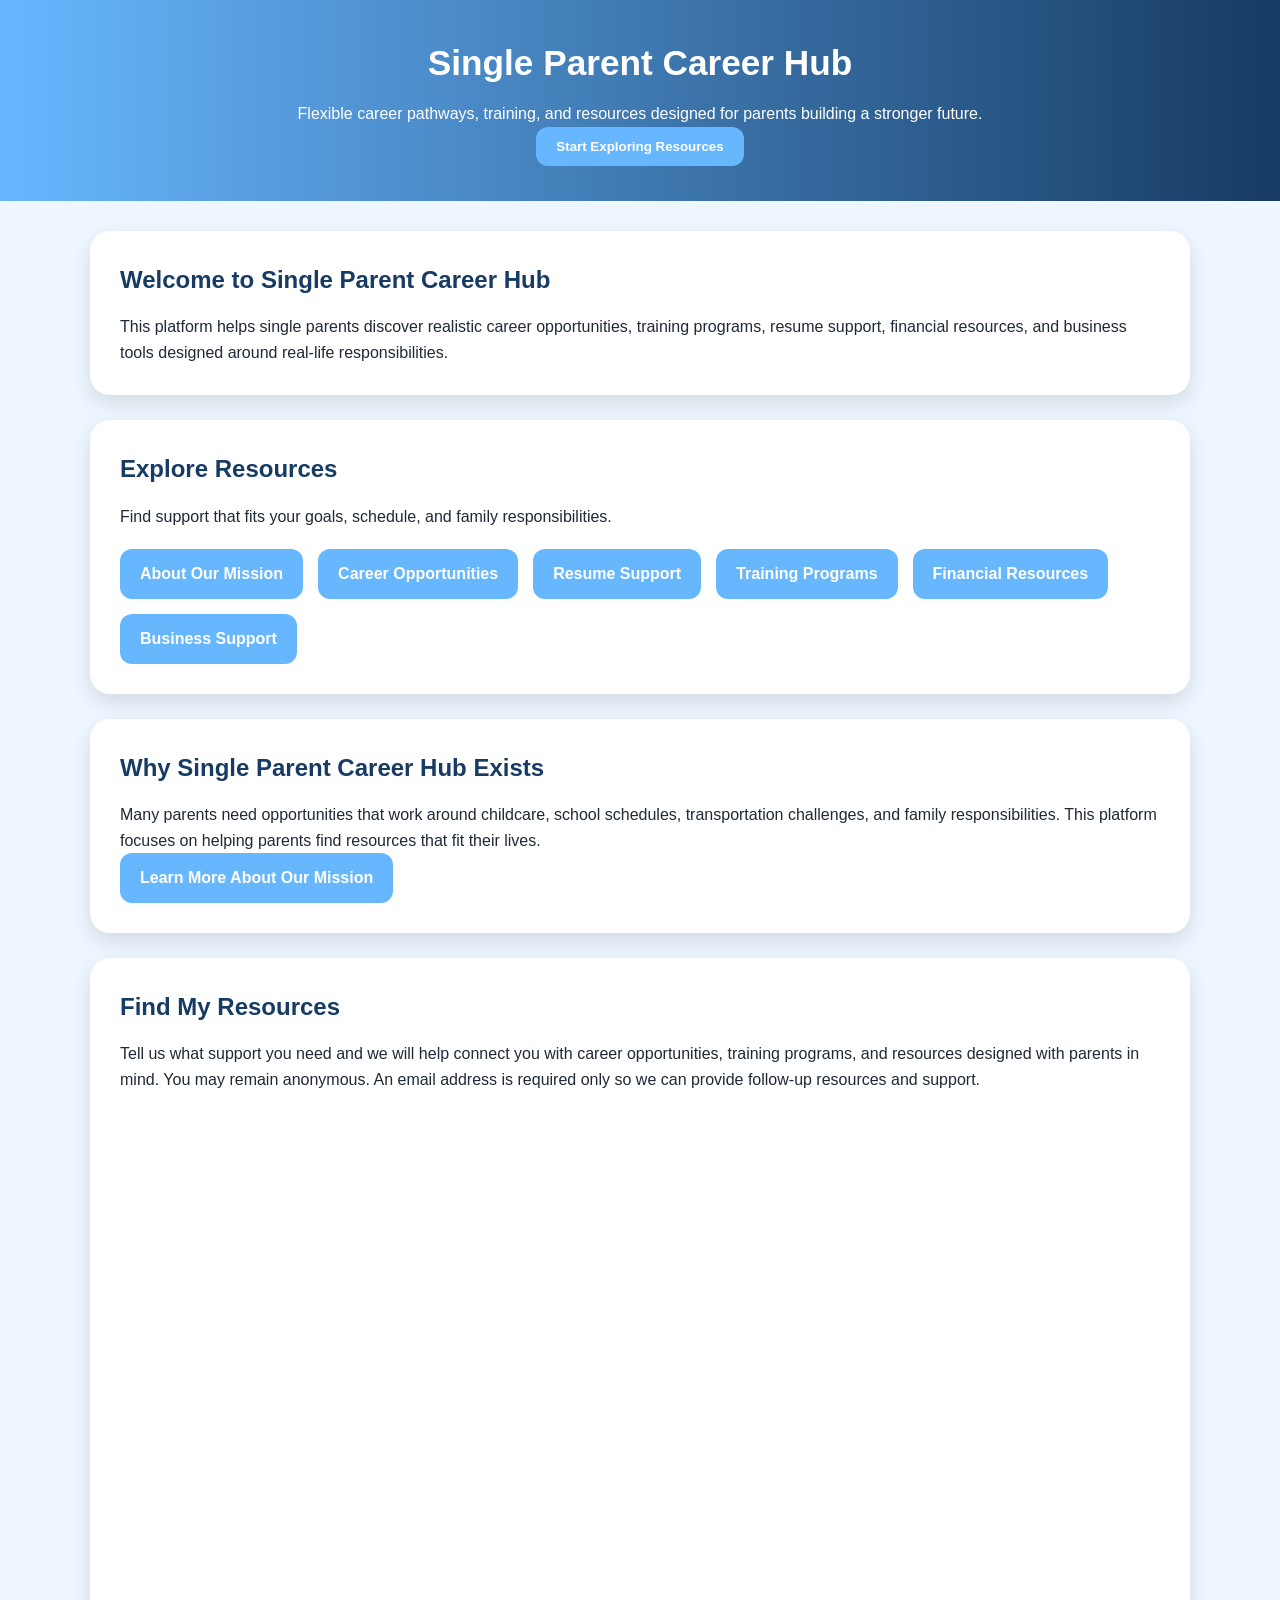
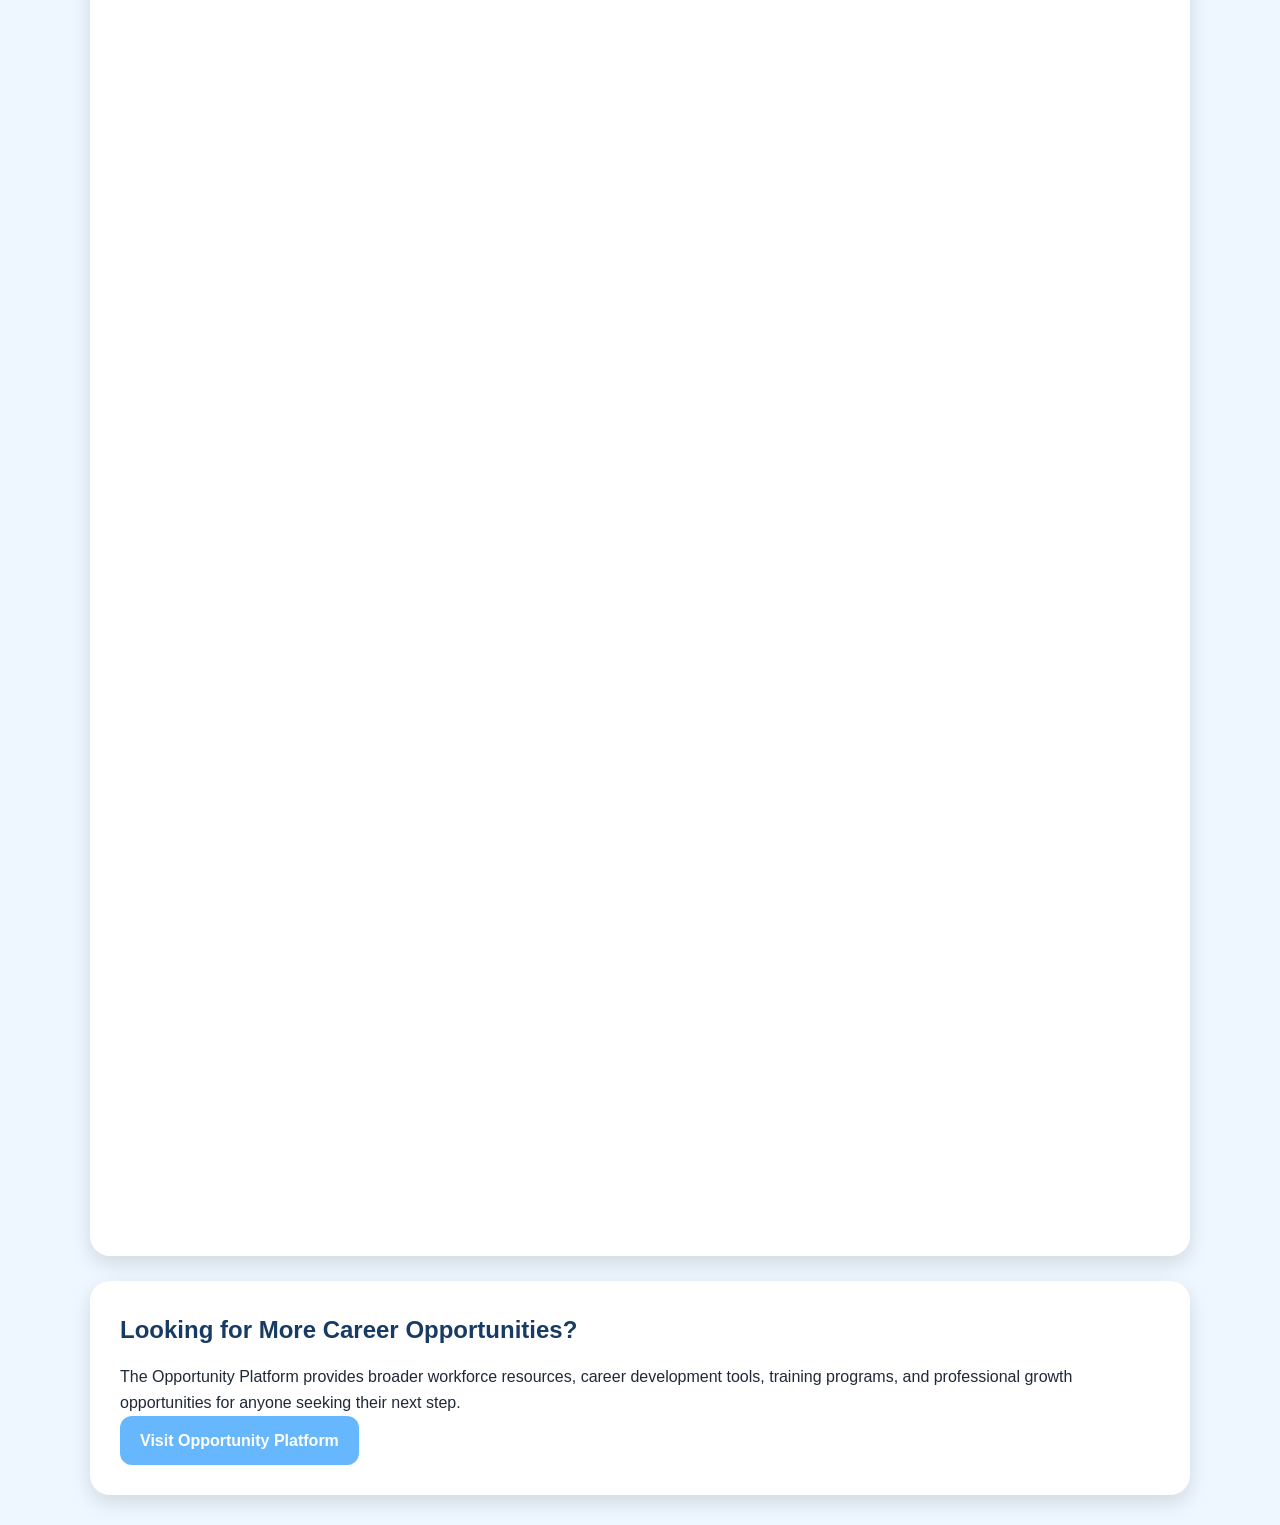
==== index.html @ 93f54b71 "Revise text and button labels in index.html Updated content and links in index.html for clarity and " ====
<!DOCTYPE html>
<html lang="en">

<head>

<meta charset="UTF-8">
<meta name="viewport" content="width=device-width, initial-scale=1.0">

<title>Single Parent Career Hub</title>

<link rel="stylesheet" href="style.css">

</head>


<body>


<header class="site-header">

<h1>
Single Parent Career Hub
</h1>


<p>
Flexible career pathways, training, and resources designed for parents building a stronger future.
</p>


<button id="startButton" class="btn">
Start Exploring Resources
</button>


</header>





<main class="container">


<section class="card">


<h2>
Welcome to Single Parent Career Hub
</h2>


<p>
This platform helps single parents discover realistic career opportunities,
training programs, resume support, financial resources, and business tools
designed around real-life responsibilities.
</p>


</section>







<section class="card" id="resources">


<h2>
Explore Resources
</h2>


<p>
Find support that fits your goals, schedule, and family responsibilities.
</p>



<div class="button-grid">


<a href="about.html" class="btn">
About Our Mission
</a>


<a href="career.html" class="btn">
Career Opportunities
</a>


<a href="resume.html" class="btn">
Resume Support
</a>


<a href="training.html" class="btn">
Training Programs
</a>


<a href="financial.html" class="btn">
Financial Resources
</a>


<a href="business.html" class="btn">
Business Support
</a>


</div>


</section>







<section class="card">


<h2>
Why Single Parent Career Hub Exists
</h2>


<p>
Many parents need opportunities that work around childcare,
school schedules, transportation challenges, and family responsibilities.
This platform focuses on helping parents find resources that fit their lives.
</p>


<a href="about.html" class="btn">
Learn More About Our Mission
</a>


</section>







<section class="card">


<h2>
Find My Resources
</h2>


<p>
Tell us what support you need and we will help connect you with
career opportunities, training programs, and resources designed
with parents in mind.

You may remain anonymous. An email address is required only so we can
provide follow-up resources and support.
</p>




<div class="form-container">


<iframe 
src="https://docs.google.com/forms/d/e/1FAIpQLSdq44Zj7Xgv6vB4DLvR5Y0x25Js7oCZofZzMu5M0MPSyL4HKA/viewform?embedded=true"
width="100%"
height="1706"
frameborder="0"
marginheight="0"
marginwidth="0">

Loading…

</iframe>


</div>


</section>







<section class="card">


<h2>
Looking for More Career Opportunities?
</h2>


<p>
The Opportunity Platform provides broader workforce resources,
career development tools, training programs, and professional growth
opportunities for anyone seeking their next step.
</p>



<a 
href="https://arreiscodes.github.io/Opportunity-Platform/"
class="btn">

Visit Opportunity Platform

</a>


</section>





</main>




<script src="js/script.js"></script>


</body>

</html>
---- style.css ----
* {

margin:0;
padding:0;
box-sizing:border-box;

}



body {

font-family:Arial, Helvetica, sans-serif;

background:#eef7ff;

color:#1f2937;

line-height:1.6;

}



.site-header {


background:linear-gradient(
90deg,
#67b7ff,
#173b63
);


color:white;

text-align:center;

padding:35px 20px;


}



.site-header h1 {

font-size:2.2rem;

margin-bottom:10px;

}




.container {


width:90%;

max-width:1100px;

margin:30px auto;


display:flex;

flex-direction:column;

gap:25px;


}




.card {


background:white;

padding:30px;

border-radius:20px;

box-shadow:0 8px 20px rgba(0,0,0,.12);


}



.card h2 {

color:#173b63;

margin-bottom:15px;


}




.button-grid {


display:flex;

flex-wrap:wrap;

gap:15px;

margin-top:20px;


}



.btn {


background:#67b7ff;

color:white;

padding:12px 20px;

border-radius:12px;

text-decoration:none;

border:none;

cursor:pointer;

font-weight:bold;

display:inline-block;


}



.btn:hover {


background:#2d7fc8;


}





form {


margin-top:20px;


}



label {


display:block;

font-weight:bold;

margin-top:15px;

margin-bottom:7px;


}





input,
select,
textarea {


width:100%;

padding:12px;

border-radius:10px;

border:1px solid #c9dff5;

font-size:16px;


}




.checkbox-group label {


font-weight:normal;


}



.checkbox-group input {


width:auto;

margin-right:8px;


}




.submit-btn {


width:100%;

margin-top:20px;


}





#formMessage {


display:none;

margin-top:20px;

padding:15px;

border-radius:12px;

background:#e7f8ed;

color:#176b38;

font-weight:bold;


}




@media(max-width:700px){


.site-header h1 {

font-size:1.6rem;

}



.container {

width:95%;

}



.card {

padding:20px;

}



.button-grid {

flex-direction:column;

}



.btn {

text-align:center;

width:100%;

}


}
/* Inquiry Form */

form {
    margin-top:20px;
}


form label {

    display:block;

    font-weight:bold;

    margin-top:15px;

    margin-bottom:8px;

    color:#173b63;

}



form input,
form select,
form textarea {

    width:100%;

    padding:12px;

    border-radius:10px;

    border:1px solid #c9dff5;

    font-size:16px;

}



form textarea {

    resize:vertical;

}



.checkbox-group {

    margin-top:10px;

}



.checkbox-group label {

    font-weight:normal;

    margin-bottom:8px;

}



.checkbox-group input {

    width:auto;

    margin-right:8px;

}



.submit-btn {

    width:100%;

    margin-top:20px;

}



#formMessage {

    display:none;

    margin-top:20px;

    padding:15px;

    background:#e7f8ed;

    color:#176b38;

    border-radius:12px;

    font-weight:bold;

}
.form-container {

width:100%;

overflow:hidden;

border-radius:15px;

margin-top:20px;

}


.form-container iframe {

width:100%;

max-width:100%;

border:none;

border-radius:15px;

}
.form-container {

width:100%;

overflow:hidden;

border-radius:15px;

margin-top:20px;

}



.form-container iframe {

width:100%;

max-width:100%;

border:none;

border-radius:15px;

}
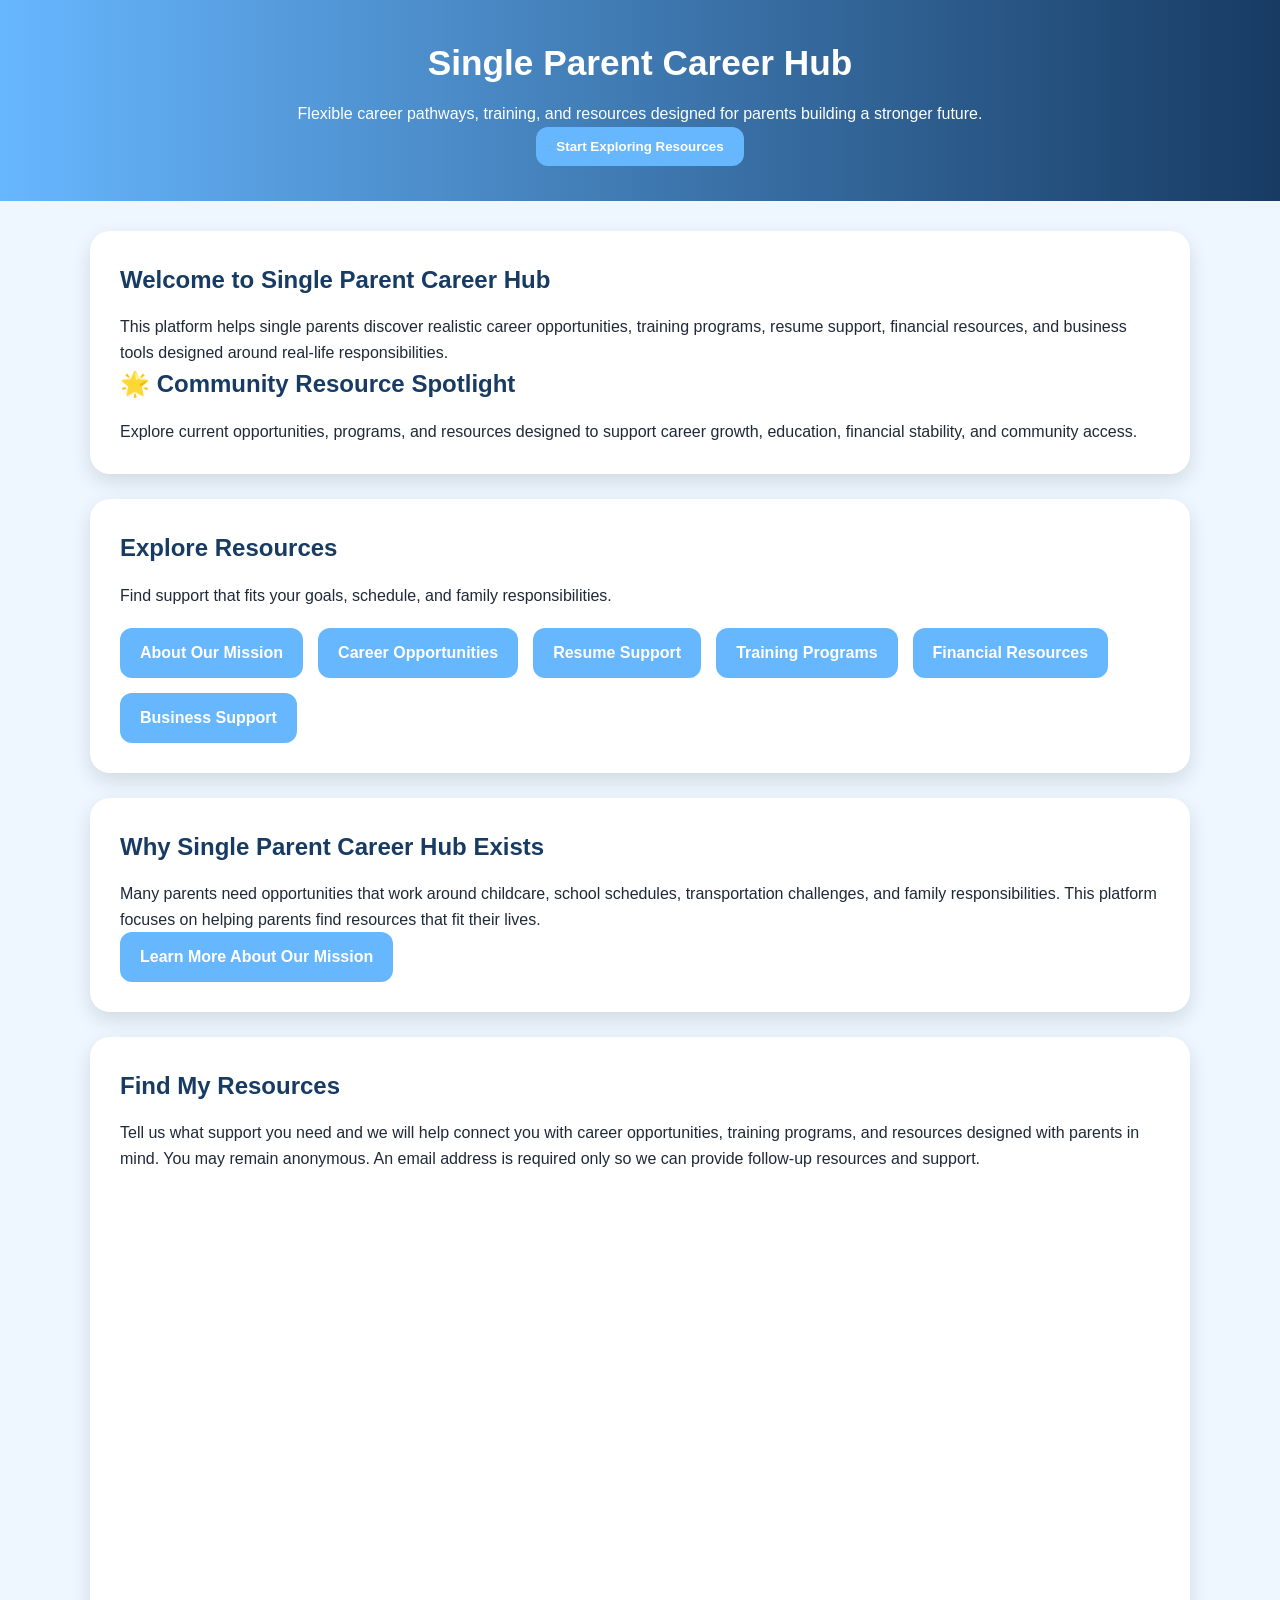
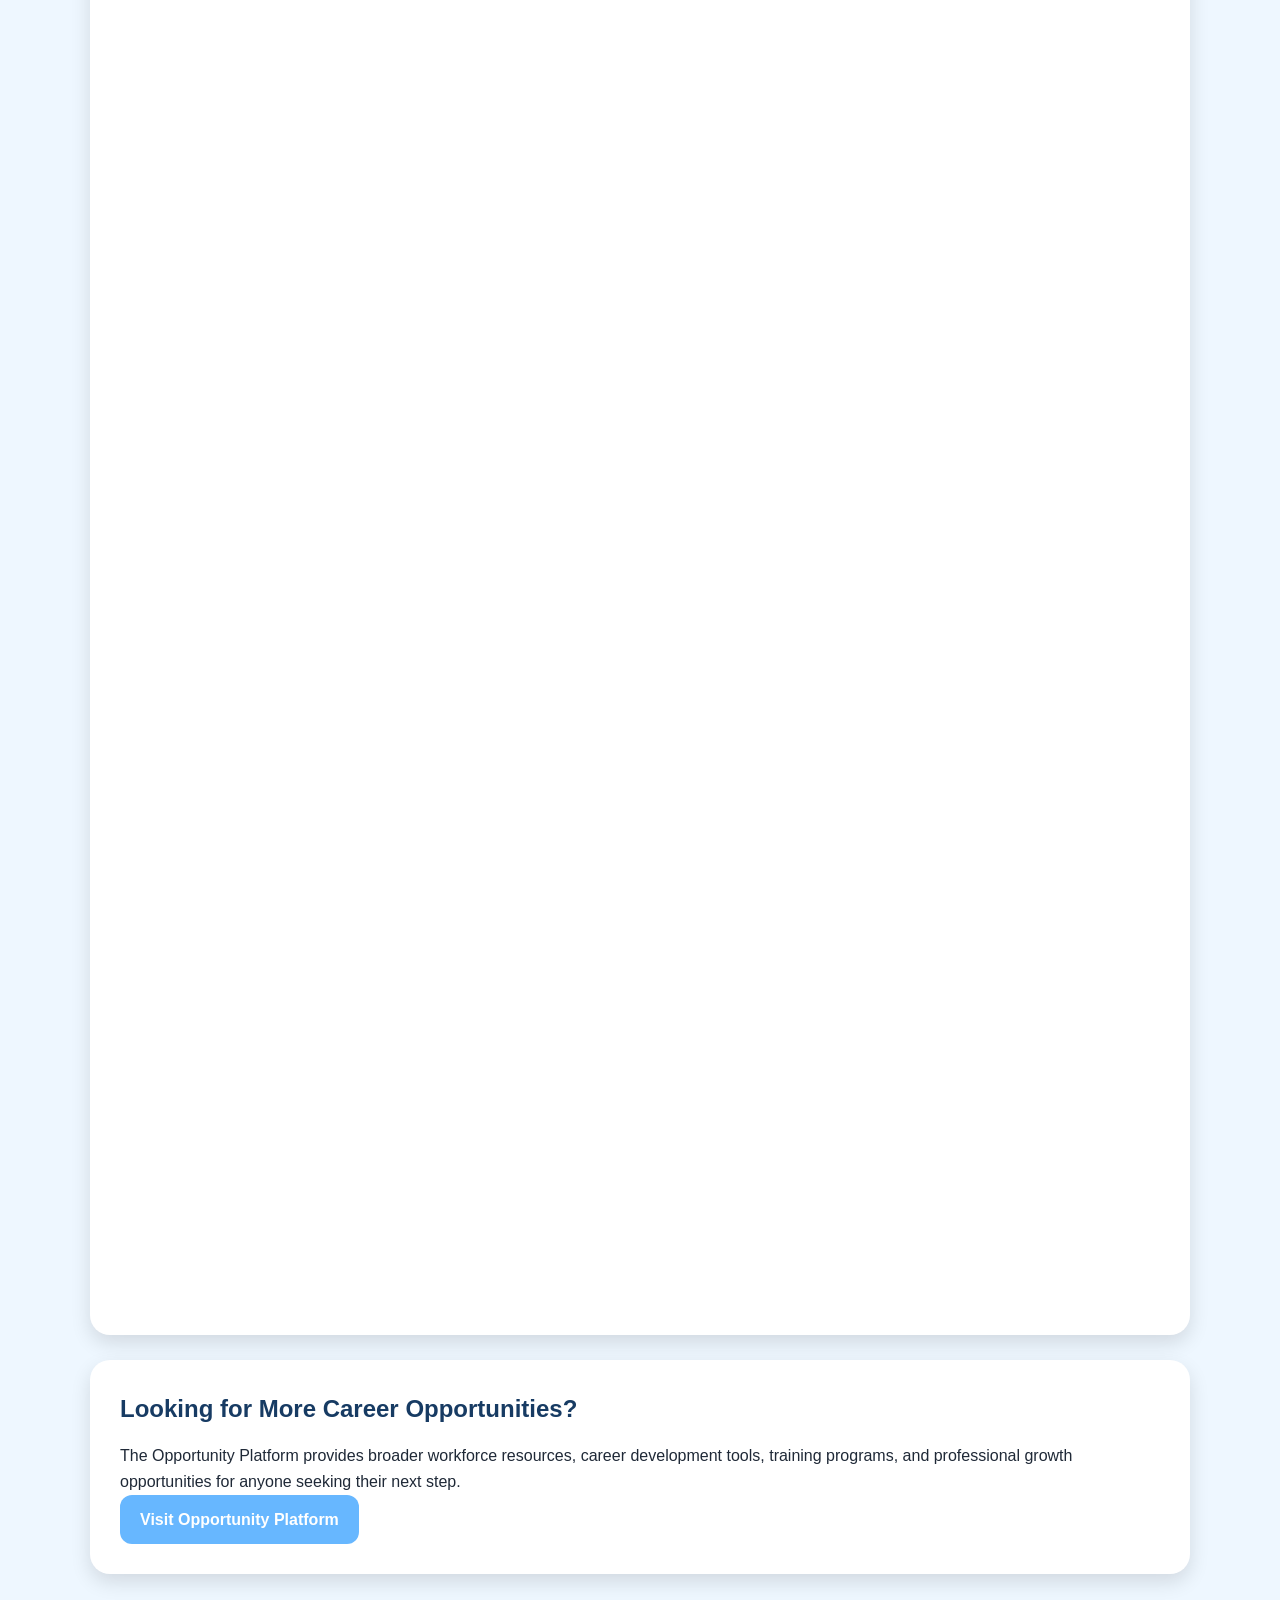
==== commit 48628f12: "Add community resource spotlight section Added a community resource spotlight section to highlight o" ====
--- a/index.html
+++ b/index.html
@@ -55,7 +55,16 @@
 training programs, resume support, financial resources, and business tools
 designed around real-life responsibilities.
 </p>
-
+<section class="resource-spotlight">
+    <h2>🌟 Community Resource Spotlight</h2>
+
+    <p>
+        Explore current opportunities, programs, and resources designed to
+        support career growth, education, financial stability, and community access.
+    </p>
+
+    <div id="resource-container"></div>
+</section>
 
 </section>
 
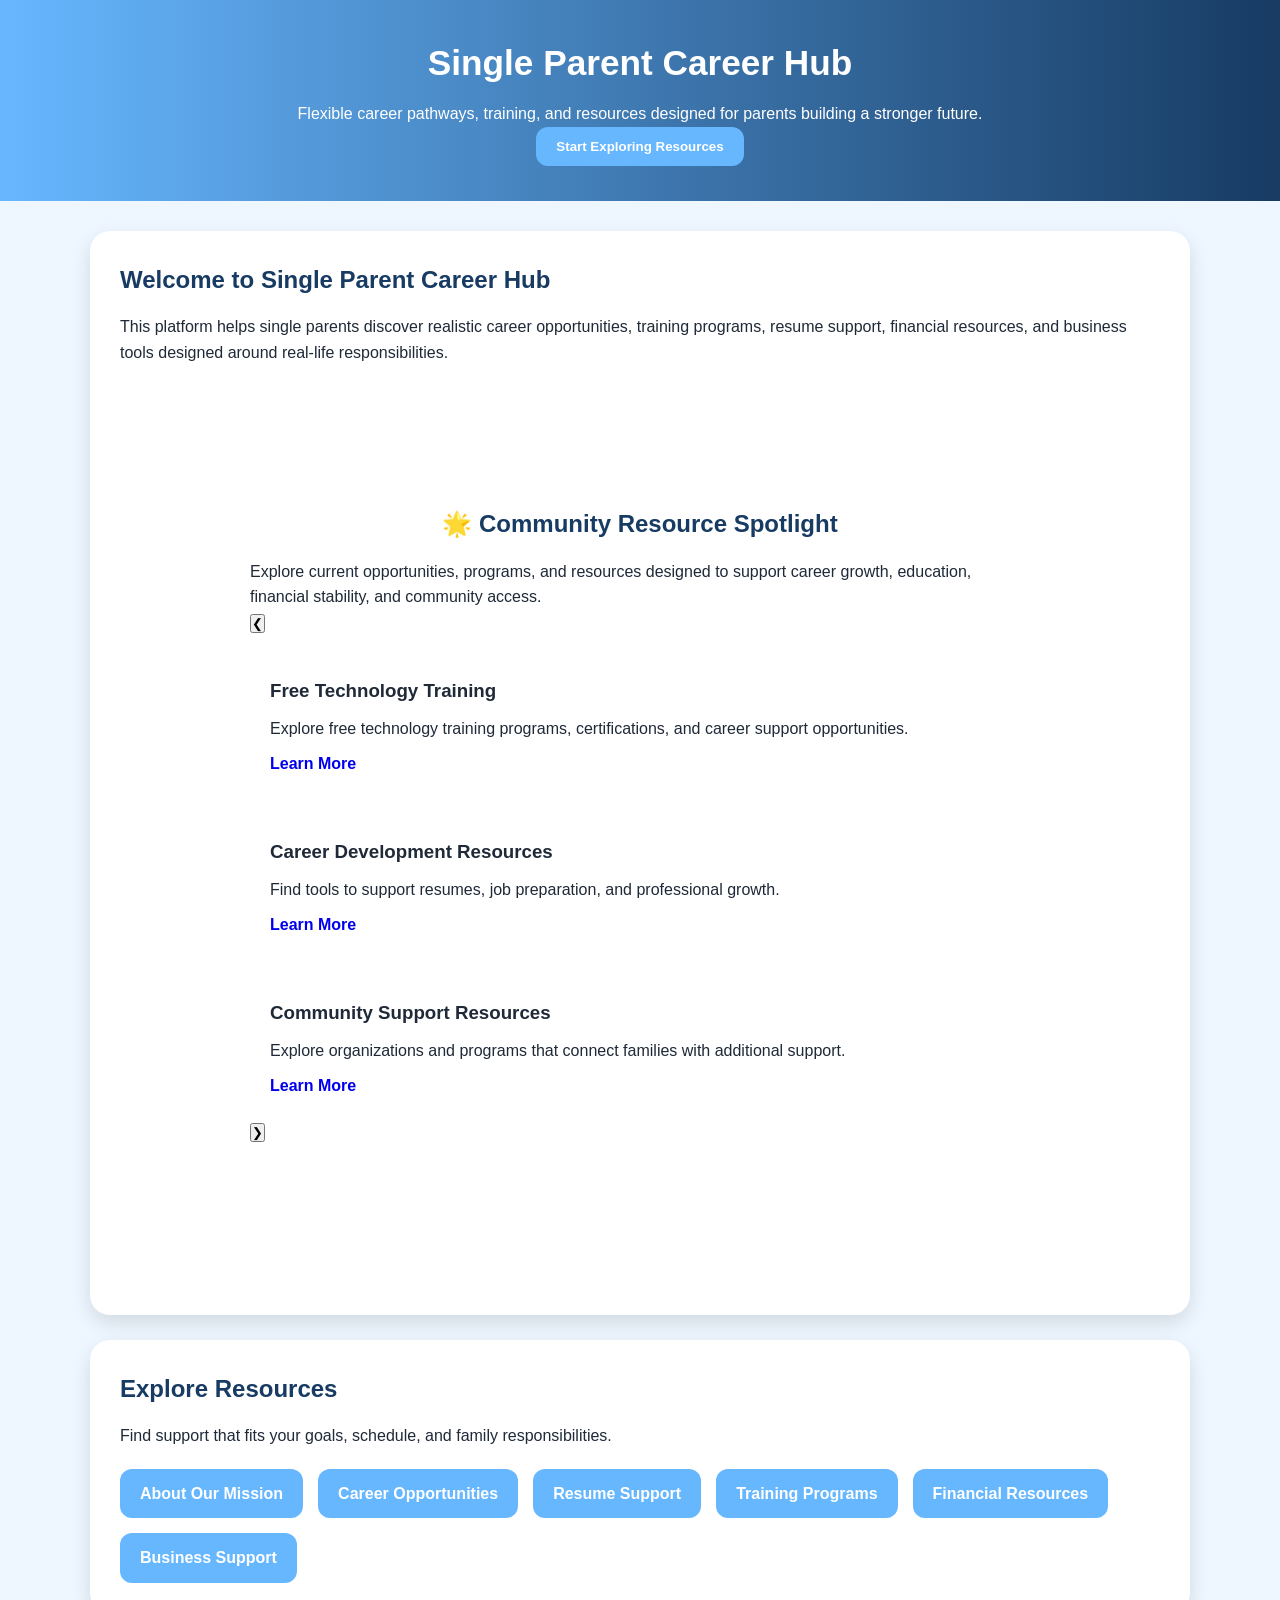
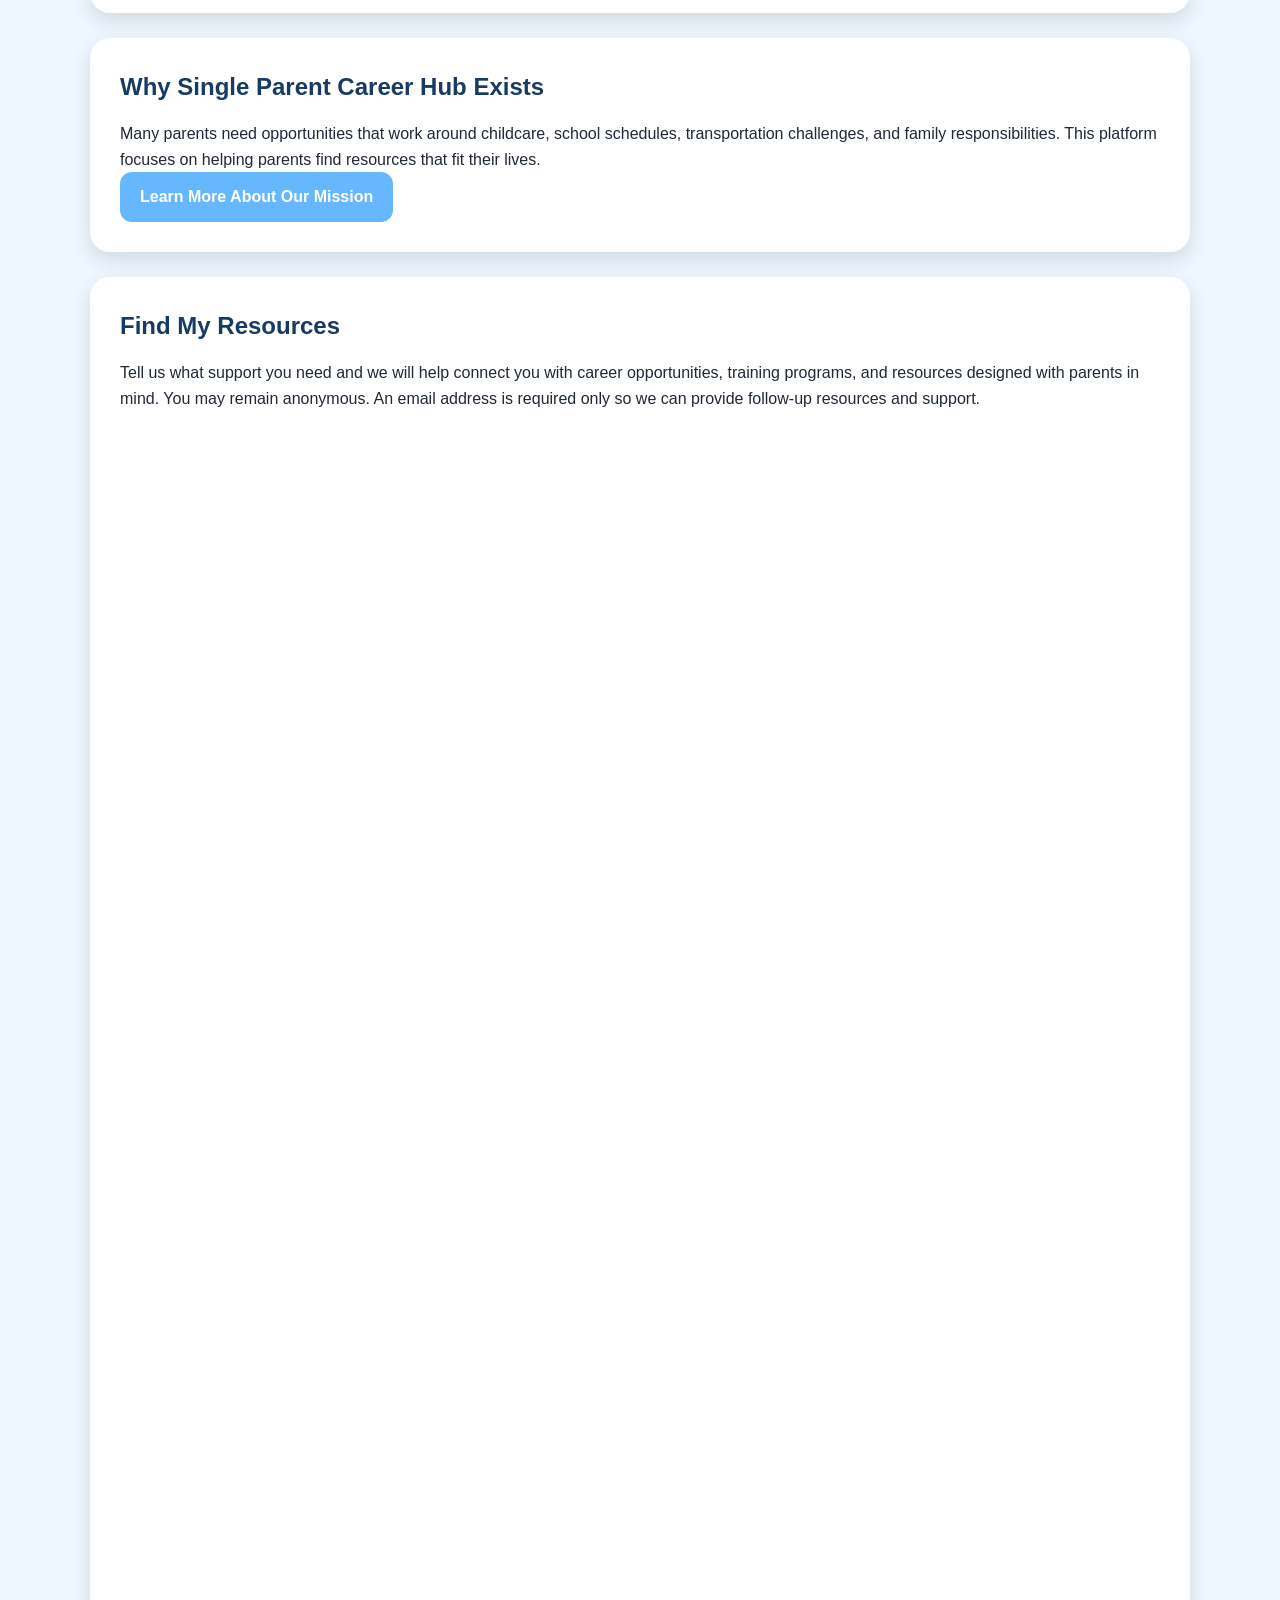
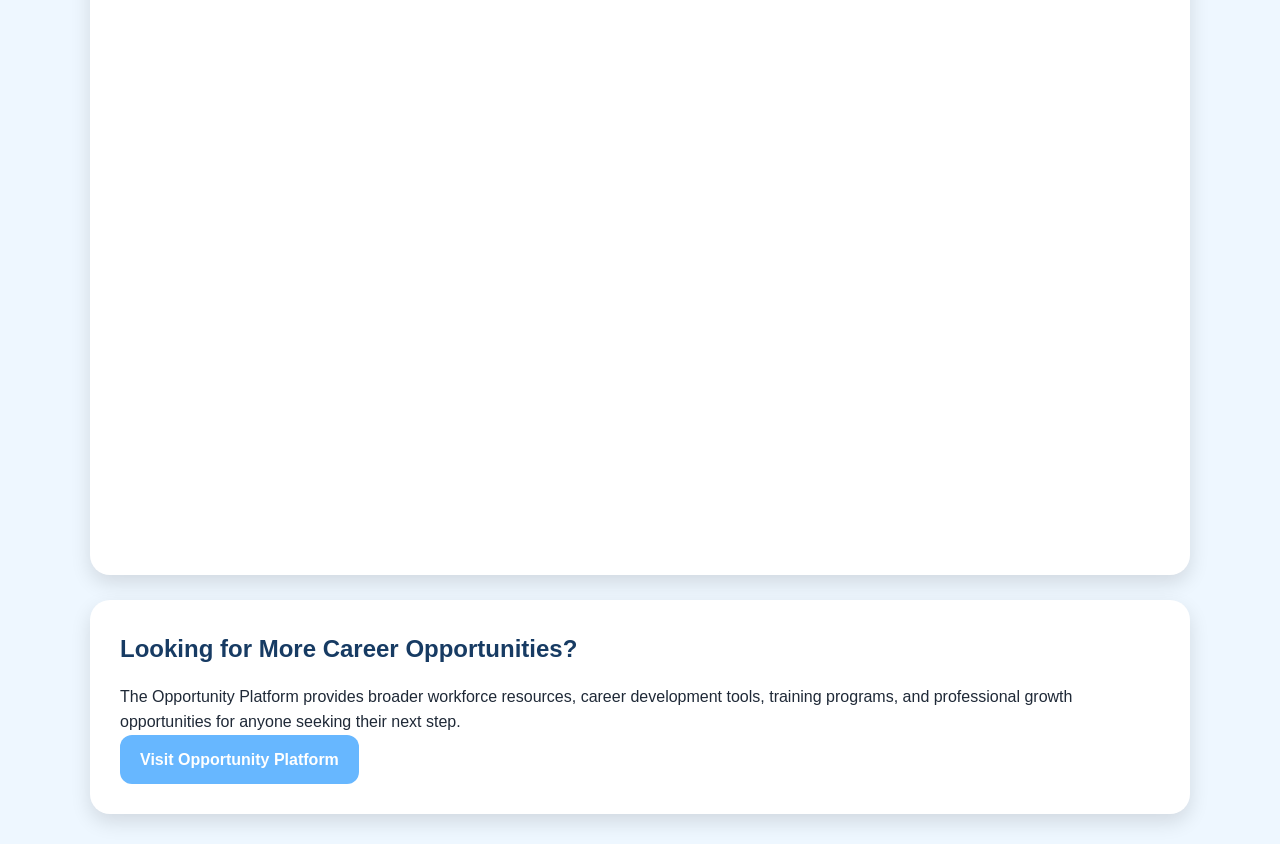
==== commit 8c2e74d1: "Implement resource carousel with navigation buttons Added a carousel for community resource spotligh" ====
--- a/index.html
+++ b/index.html
@@ -56,6 +56,8 @@
 designed around real-life responsibilities.
 </p>
 <section class="resource-spotlight">
+    <section class="resource-spotlight">
+
     <h2>🌟 Community Resource Spotlight</h2>
 
     <p>
@@ -63,7 +65,37 @@
         support career growth, education, financial stability, and community access.
     </p>
 
-    <div id="resource-container"></div>
+
+    <div class="carousel">
+
+        <button 
+            id="prevBtn" 
+            class="carousel-btn"
+            aria-label="Previous resource">
+            ❮
+        </button>
+
+
+        <div id="resource-container">
+
+            <!-- 
+            Resource cards will appear here using JavaScript.
+            Each card connects visitors to trusted resources.
+            -->
+
+        </div>
+
+
+        <button 
+            id="nextBtn" 
+            class="carousel-btn"
+            aria-label="Next resource">
+            ❯
+        </button>
+
+    </div>
+
+</section>
 </section>
 
 </section>
--- a/style.css
+++ b/style.css
@@ -465,3 +465,31 @@
 border-radius:15px;
 
 }
+.resource-spotlight {
+    margin: 40px auto;
+    padding: 30px;
+    max-width: 900px;
+    border-radius: 15px;
+}
+
+.resource-spotlight h2 {
+    text-align: center;
+    margin-bottom: 15px;
+}
+
+.resource-card {
+    padding: 20px;
+    margin-top: 20px;
+    border-radius: 12px;
+}
+
+.resource-card h3 {
+    margin-bottom: 10px;
+}
+
+.resource-card a {
+    display: inline-block;
+    margin-top: 10px;
+    text-decoration: none;
+    font-weight: bold;
+}
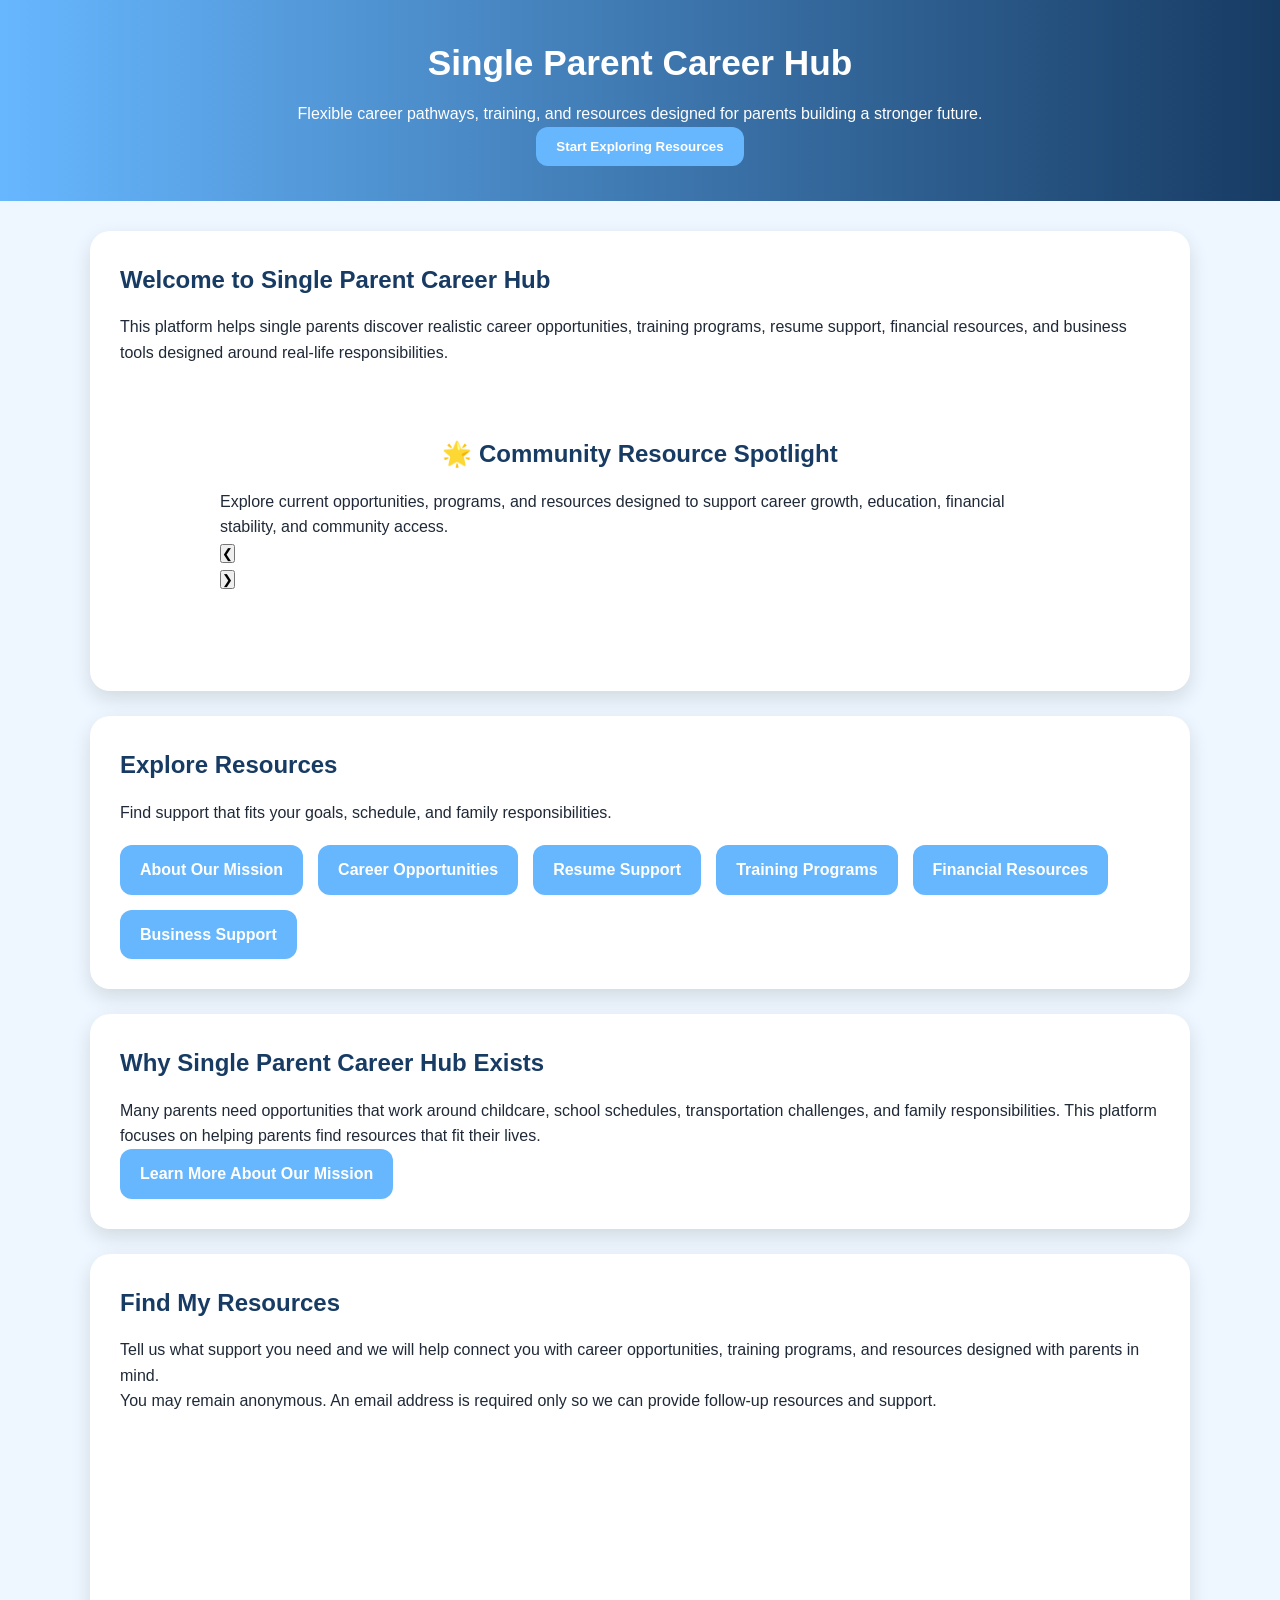
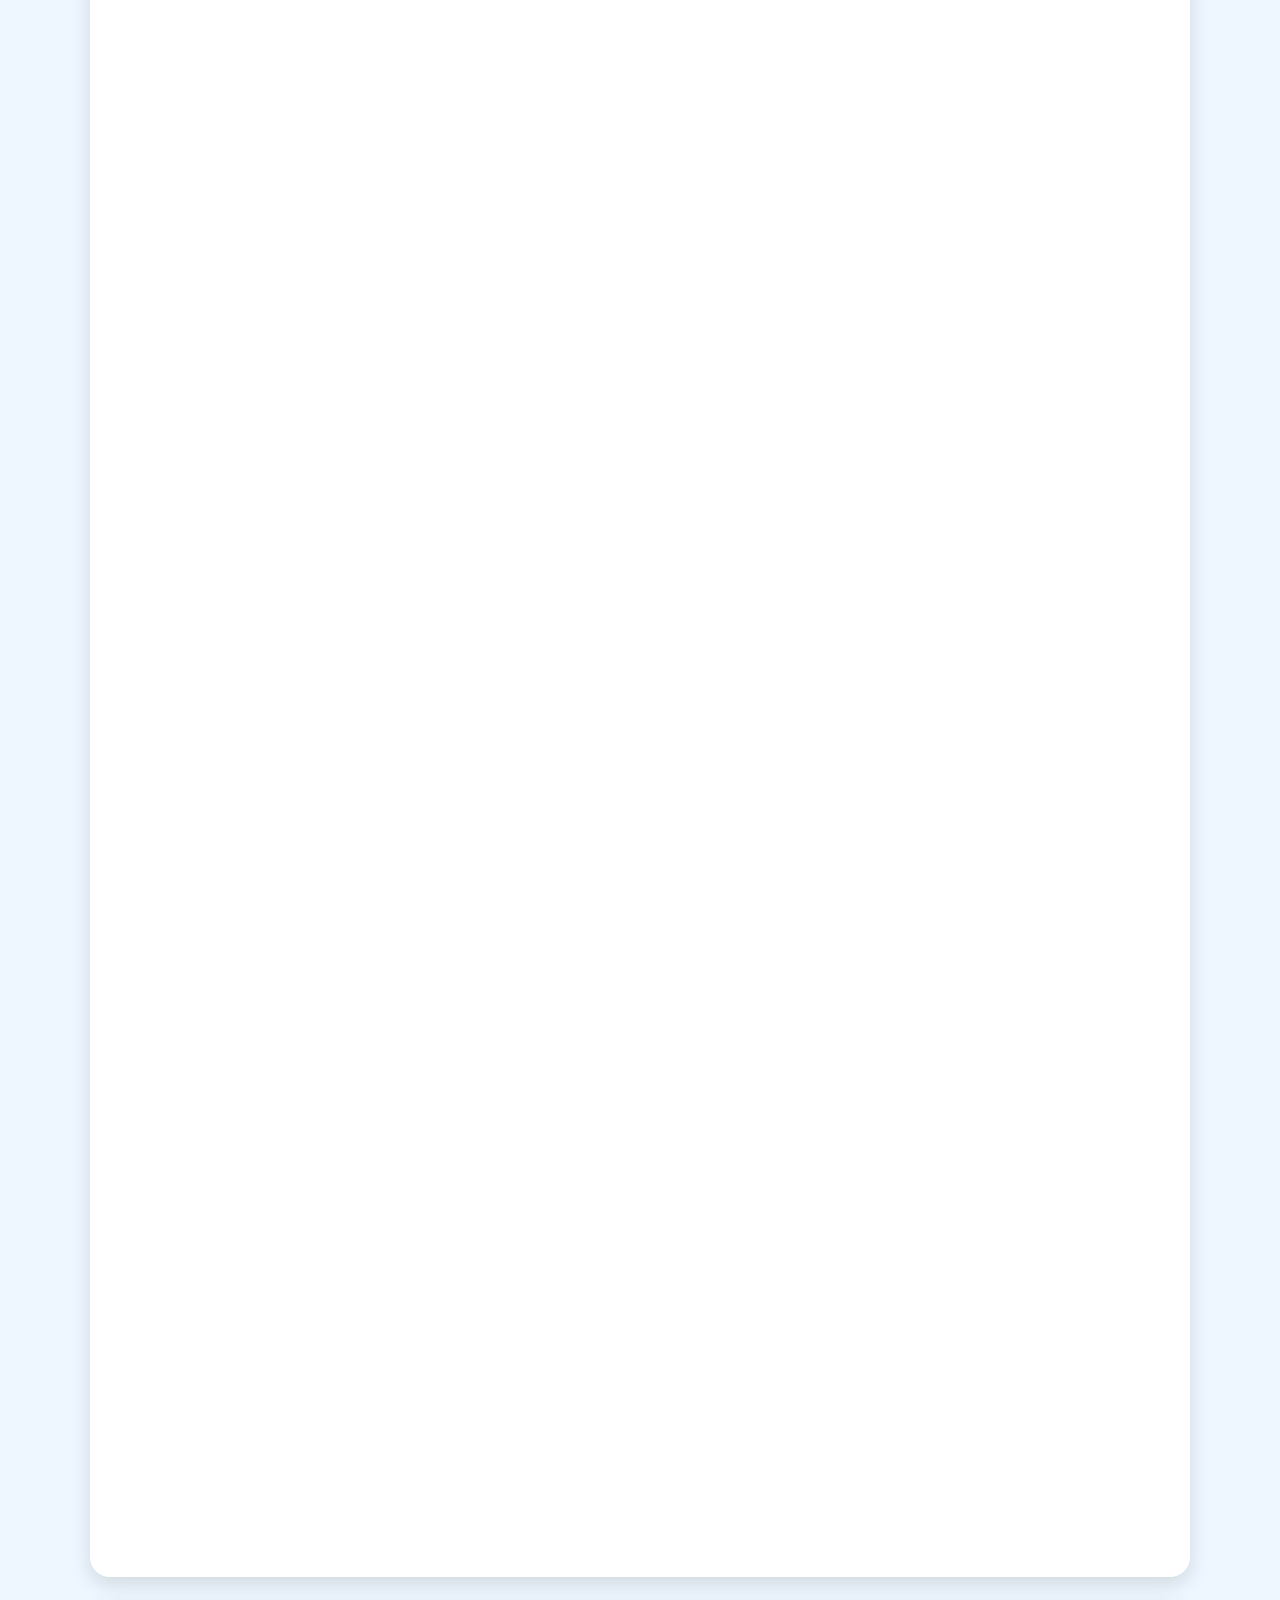
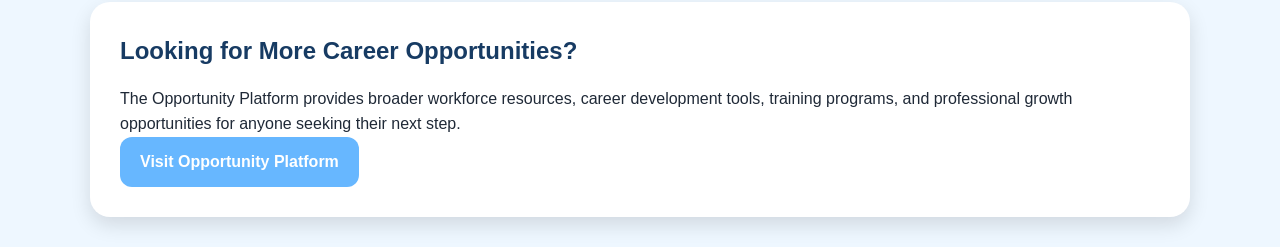
==== commit d3de600a: "Cleaned homepage structure and resource spotlight section" ====
--- a/index.html
+++ b/index.html
@@ -1,283 +1,142 @@
 <!DOCTYPE html>
 <html lang="en">
-
 <head>
-
-<meta charset="UTF-8">
-<meta name="viewport" content="width=device-width, initial-scale=1.0">
-
-<title>Single Parent Career Hub</title>
-
-<link rel="stylesheet" href="style.css">
-
+  <meta charset="UTF-8" />
+  <meta name="viewport" content="width=device-width, initial-scale=1.0" />
+  <title>Single Parent Career Hub</title>
+  <link rel="stylesheet" href="style.css" />
 </head>
 
-
 <body>
-
-
-<header class="site-header">
-
-<h1>
-Single Parent Career Hub
-</h1>
-
-
-<p>
-Flexible career pathways, training, and resources designed for parents building a stronger future.
-</p>
-
-
-<button id="startButton" class="btn">
-Start Exploring Resources
-</button>
-
-
-</header>
-
-
-
-
-
-<main class="container">
-
-
-<section class="card">
-
-
-<h2>
-Welcome to Single Parent Career Hub
-</h2>
-
-
-<p>
-This platform helps single parents discover realistic career opportunities,
-training programs, resume support, financial resources, and business tools
-designed around real-life responsibilities.
-</p>
-<section class="resource-spotlight">
-    <section class="resource-spotlight">
-
-    <h2>🌟 Community Resource Spotlight</h2>
-
+  <header class="site-header">
+    <h1>Single Parent Career Hub</h1>
     <p>
-        Explore current opportunities, programs, and resources designed to
-        support career growth, education, financial stability, and community access.
+      Flexible career pathways, training, and resources designed for parents building a stronger future.
     </p>
 
+    <button id="startButton" class="btn">Start Exploring Resources</button>
+  </header>
 
-    <div class="carousel">
+  <main class="container">
+    <section class="card">
+      <h2>Welcome to Single Parent Career Hub</h2>
 
-        <button 
-            id="prevBtn" 
+      <p>
+        This platform helps single parents discover realistic career opportunities,
+        training programs, resume support, financial resources, and business tools
+        designed around real-life responsibilities.
+      </p>
+
+      <section class="resource-spotlight">
+        <h2>🌟 Community Resource Spotlight</h2>
+
+        <p>
+          Explore current opportunities, programs, and resources designed to
+          support career growth, education, financial stability, and community access.
+        </p>
+
+        <div class="resource-carousel">
+          <button
+            id="prevBtn"
             class="carousel-btn"
-            aria-label="Previous resource">
+            aria-label="Previous resource"
+            type="button"
+          >
             ❮
-        </button>
+          </button>
 
+          <div class="resource-track" id="resource-container">
+            <!-- JavaScript will render resource cards here -->
+          </div>
 
-        <div id="resource-container">
+          <button
+            id="nextBtn"
+            class="carousel-btn"
+            aria-label="Next resource"
+            type="button"
+          >
+            ❯
+          </button>
+        </div>
+      </section>
+    </section>
 
-            <!-- 
-            Resource cards will appear here using JavaScript.
-            Each card connects visitors to trusted resources.
-            -->
+    <section class="card" id="resources">
+      <h2>Explore Resources</h2>
 
-        </div>
+      <p>
+        Find support that fits your goals, schedule, and family responsibilities.
+      </p>
 
+      <div class="button-grid">
+        <a href="about.html" class="btn">About Our Mission</a>
+        <a href="career.html" class="btn">Career Opportunities</a>
+        <a href="resume.html" class="btn">Resume Support</a>
+        <a href="training.html" class="btn">Training Programs</a>
+        <a href="financial.html" class="btn">Financial Resources</a>
+        <a href="business.html" class="btn">Business Support</a>
+      </div>
+    </section>
 
-        <button 
-            id="nextBtn" 
-            class="carousel-btn"
-            aria-label="Next resource">
-            ❯
-        </button>
+    <section class="card">
+      <h2>Why Single Parent Career Hub Exists</h2>
 
-    </div>
+      <p>
+        Many parents need opportunities that work around childcare, school schedules,
+        transportation challenges, and family responsibilities. This platform focuses
+        on helping parents find resources that fit their lives.
+      </p>
 
-</section>
-</section>
+      <a href="about.html" class="btn">Learn More About Our Mission</a>
+    </section>
 
-</section>
+    <section class="card">
+      <h2>Find My Resources</h2>
 
+      <p>
+        Tell us what support you need and we will help connect you with career
+        opportunities, training programs, and resources designed with parents in mind.
+      </p>
 
+      <p>
+        You may remain anonymous. An email address is required only so we can provide
+        follow-up resources and support.
+      </p>
 
+      <div class="form-container">
+        <iframe
+          src="https://docs.google.com/forms/d/e/1FAIpQLSdq44Zj7Xgv6vB4DLvR5Y0x25Js7oCZofZzMu5M0MPSyL4HKA/viewform?embedded=true"
+          width="100%"
+          height="1706"
+          frameborder="0"
+          marginheight="0"
+          marginwidth="0"
+        >
+          Loading…
+        </iframe>
+      </div>
+    </section>
 
+    <section class="card">
+      <h2>Looking for More Career Opportunities?</h2>
 
+      <p>
+        The Opportunity Platform provides broader workforce resources, career
+        development tools, training programs, and professional growth opportunities
+        for anyone seeking their next step.
+      </p>
 
+      <a
+        href="https://arreiscodes.github.io/Opportunity-Platform/"
+        class="btn"
+        target="_blank"
+        rel="noopener noreferrer"
+      >
+        Visit Opportunity Platform
+      </a>
+    </section>
+  </main>
 
-<section class="card" id="resources">
-
-
-<h2>
-Explore Resources
-</h2>
-
-
-<p>
-Find support that fits your goals, schedule, and family responsibilities.
-</p>
-
-
-
-<div class="button-grid">
-
-
-<a href="about.html" class="btn">
-About Our Mission
-</a>
-
-
-<a href="career.html" class="btn">
-Career Opportunities
-</a>
-
-
-<a href="resume.html" class="btn">
-Resume Support
-</a>
-
-
-<a href="training.html" class="btn">
-Training Programs
-</a>
-
-
-<a href="financial.html" class="btn">
-Financial Resources
-</a>
-
-
-<a href="business.html" class="btn">
-Business Support
-</a>
-
-
-</div>
-
-
-</section>
-
-
-
-
-
-
-
-<section class="card">
-
-
-<h2>
-Why Single Parent Career Hub Exists
-</h2>
-
-
-<p>
-Many parents need opportunities that work around childcare,
-school schedules, transportation challenges, and family responsibilities.
-This platform focuses on helping parents find resources that fit their lives.
-</p>
-
-
-<a href="about.html" class="btn">
-Learn More About Our Mission
-</a>
-
-
-</section>
-
-
-
-
-
-
-
-<section class="card">
-
-
-<h2>
-Find My Resources
-</h2>
-
-
-<p>
-Tell us what support you need and we will help connect you with
-career opportunities, training programs, and resources designed
-with parents in mind.
-
-You may remain anonymous. An email address is required only so we can
-provide follow-up resources and support.
-</p>
-
-
-
-
-<div class="form-container">
-
-
-<iframe 
-src="https://docs.google.com/forms/d/e/1FAIpQLSdq44Zj7Xgv6vB4DLvR5Y0x25Js7oCZofZzMu5M0MPSyL4HKA/viewform?embedded=true"
-width="100%"
-height="1706"
-frameborder="0"
-marginheight="0"
-marginwidth="0">
-
-Loading…
-
-</iframe>
-
-
-</div>
-
-
-</section>
-
-
-
-
-
-
-
-<section class="card">
-
-
-<h2>
-Looking for More Career Opportunities?
-</h2>
-
-
-<p>
-The Opportunity Platform provides broader workforce resources,
-career development tools, training programs, and professional growth
-opportunities for anyone seeking their next step.
-</p>
-
-
-
-<a 
-href="https://arreiscodes.github.io/Opportunity-Platform/"
-class="btn">
-
-Visit Opportunity Platform
-
-</a>
-
-
-</section>
-
-
-
-
-
-</main>
-
-
-
-
-<script src="js/script.js"></script>
-
-
+  <script src="script.js"></script>
 </body>
-
 </html>
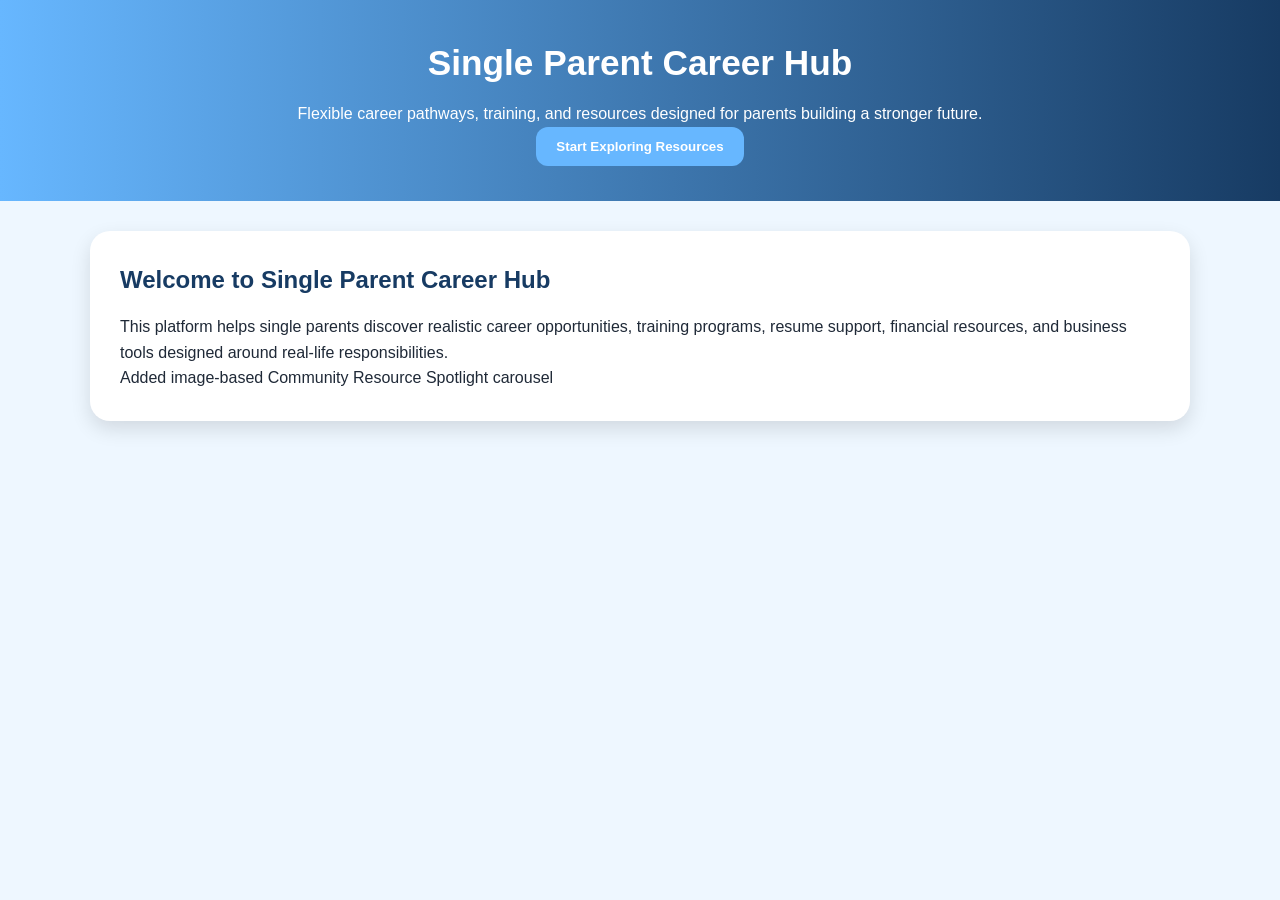
==== commit f35eab49: "Replace Community Resource Spotlight with carousel Removed the previous Community Resource Spotlight" ====
--- a/index.html
+++ b/index.html
@@ -27,116 +27,4 @@
         designed around real-life responsibilities.
       </p>
 
-      <section class="resource-spotlight">
-        <h2>🌟 Community Resource Spotlight</h2>
-
-        <p>
-          Explore current opportunities, programs, and resources designed to
-          support career growth, education, financial stability, and community access.
-        </p>
-
-        <div class="resource-carousel">
-          <button
-            id="prevBtn"
-            class="carousel-btn"
-            aria-label="Previous resource"
-            type="button"
-          >
-            ❮
-          </button>
-
-          <div class="resource-track" id="resource-container">
-            <!-- JavaScript will render resource cards here -->
-          </div>
-
-          <button
-            id="nextBtn"
-            class="carousel-btn"
-            aria-label="Next resource"
-            type="button"
-          >
-            ❯
-          </button>
-        </div>
-      </section>
-    </section>
-
-    <section class="card" id="resources">
-      <h2>Explore Resources</h2>
-
-      <p>
-        Find support that fits your goals, schedule, and family responsibilities.
-      </p>
-
-      <div class="button-grid">
-        <a href="about.html" class="btn">About Our Mission</a>
-        <a href="career.html" class="btn">Career Opportunities</a>
-        <a href="resume.html" class="btn">Resume Support</a>
-        <a href="training.html" class="btn">Training Programs</a>
-        <a href="financial.html" class="btn">Financial Resources</a>
-        <a href="business.html" class="btn">Business Support</a>
-      </div>
-    </section>
-
-    <section class="card">
-      <h2>Why Single Parent Career Hub Exists</h2>
-
-      <p>
-        Many parents need opportunities that work around childcare, school schedules,
-        transportation challenges, and family responsibilities. This platform focuses
-        on helping parents find resources that fit their lives.
-      </p>
-
-      <a href="about.html" class="btn">Learn More About Our Mission</a>
-    </section>
-
-    <section class="card">
-      <h2>Find My Resources</h2>
-
-      <p>
-        Tell us what support you need and we will help connect you with career
-        opportunities, training programs, and resources designed with parents in mind.
-      </p>
-
-      <p>
-        You may remain anonymous. An email address is required only so we can provide
-        follow-up resources and support.
-      </p>
-
-      <div class="form-container">
-        <iframe
-          src="https://docs.google.com/forms/d/e/1FAIpQLSdq44Zj7Xgv6vB4DLvR5Y0x25Js7oCZofZzMu5M0MPSyL4HKA/viewform?embedded=true"
-          width="100%"
-          height="1706"
-          frameborder="0"
-          marginheight="0"
-          marginwidth="0"
-        >
-          Loading…
-        </iframe>
-      </div>
-    </section>
-
-    <section class="card">
-      <h2>Looking for More Career Opportunities?</h2>
-
-      <p>
-        The Opportunity Platform provides broader workforce resources, career
-        development tools, training programs, and professional growth opportunities
-        for anyone seeking their next step.
-      </p>
-
-      <a
-        href="https://arreiscodes.github.io/Opportunity-Platform/"
-        class="btn"
-        target="_blank"
-        rel="noopener noreferrer"
-      >
-        Visit Opportunity Platform
-      </a>
-    </section>
-  </main>
-
-  <script src="script.js"></script>
-</body>
-</html>
+     Added image-based Community Resource Spotlight carousel
--- a/style.css
+++ b/style.css
@@ -465,31 +465,160 @@
 border-radius:15px;
 
 }
+/* =========================
+   Community Resource Spotlight
+========================= */
+
 .resource-spotlight {
-    margin: 40px auto;
-    padding: 30px;
-    max-width: 900px;
-    border-radius: 15px;
+    margin-top: 30px;
+    padding-top: 10px;
 }
 
 .resource-spotlight h2 {
     text-align: center;
-    margin-bottom: 15px;
-}
-
+    margin-bottom: 12px;
+    color: #173b63;
+}
+
+.resource-spotlight p {
+    text-align: center;
+    margin-bottom: 25px;
+    color: #374151;
+}
+
+/* Carousel wrapper */
+.resource-carousel {
+    display: flex;
+    align-items: center;
+    justify-content: center;
+    gap: 16px;
+    width: 100%;
+}
+
+/* Left/right arrow buttons */
+.carousel-btn {
+    background: #67b7ff;
+    color: white;
+    border: none;
+    border-radius: 50%;
+    width: 48px;
+    height: 48px;
+    font-size: 1.4rem;
+    cursor: pointer;
+    flex-shrink: 0;
+    transition: background 0.3s ease, transform 0.2s ease;
+}
+
+.carousel-btn:hover {
+    background: #2d7fc8;
+    transform: scale(1.05);
+}
+
+/* Track that holds the cards */
+.resource-track {
+    display: flex;
+    gap: 20px;
+    overflow: hidden;
+    width: 100%;
+    justify-content: center;
+    align-items: stretch;
+}
+
+/* Individual image card */
 .resource-card {
-    padding: 20px;
-    margin-top: 20px;
-    border-radius: 12px;
-}
-
-.resource-card h3 {
-    margin-bottom: 10px;
-}
-
+    position: relative;
+    width: 250px;
+    height: 250px;
+    border-radius: 18px;
+    overflow: hidden;
+    flex-shrink: 0;
+    box-shadow: 0 8px 18px rgba(0, 0, 0, 0.12);
+    background: #dbeafe;
+}
+
+/* Make the whole card clickable */
 .resource-card a {
-    display: inline-block;
-    margin-top: 10px;
+    display: block;
+    width: 100%;
+    height: 100%;
     text-decoration: none;
-    font-weight: bold;
-}
+    color: white;
+    position: relative;
+}
+
+/* Card image */
+.resource-card img {
+    width: 100%;
+    height: 100%;
+    object-fit: cover;
+    display: block;
+}
+
+/* Overlay info hidden until hover */
+.resource-info {
+    position: absolute;
+    inset: auto 0 0 0;
+    background: rgba(23, 59, 99, 0.88);
+    color: white;
+    padding: 16px;
+    transform: translateY(100%);
+    transition: transform 0.3s ease;
+}
+
+.resource-card:hover .resource-info {
+    transform: translateY(0);
+}
+
+.resource-info h3 {
+    margin-bottom: 8px;
+    font-size: 1rem;
+}
+
+.resource-info p {
+    margin: 0;
+    font-size: 0.9rem;
+    line-height: 1.4;
+    text-align: left;
+    color: white;
+}
+
+/* Mobile responsiveness */
+@media (max-width: 900px) {
+    .resource-card {
+        width: 220px;
+        height: 220px;
+    }
+}
+
+@media (max-width: 700px) {
+    .resource-carousel {
+        gap: 10px;
+    }
+
+    .carousel-btn {
+        width: 42px;
+        height: 42px;
+        font-size: 1.2rem;
+    }
+
+    .resource-track {
+        gap: 12px;
+    }
+
+    .resource-card {
+        width: 180px;
+        height: 180px;
+    }
+
+    .resource-info {
+        padding: 12px;
+    }
+
+    .resource-info h3 {
+        font-size: 0.95rem;
+    }
+
+    .resource-info p {
+        font-size: 0.8rem;
+    }
+}
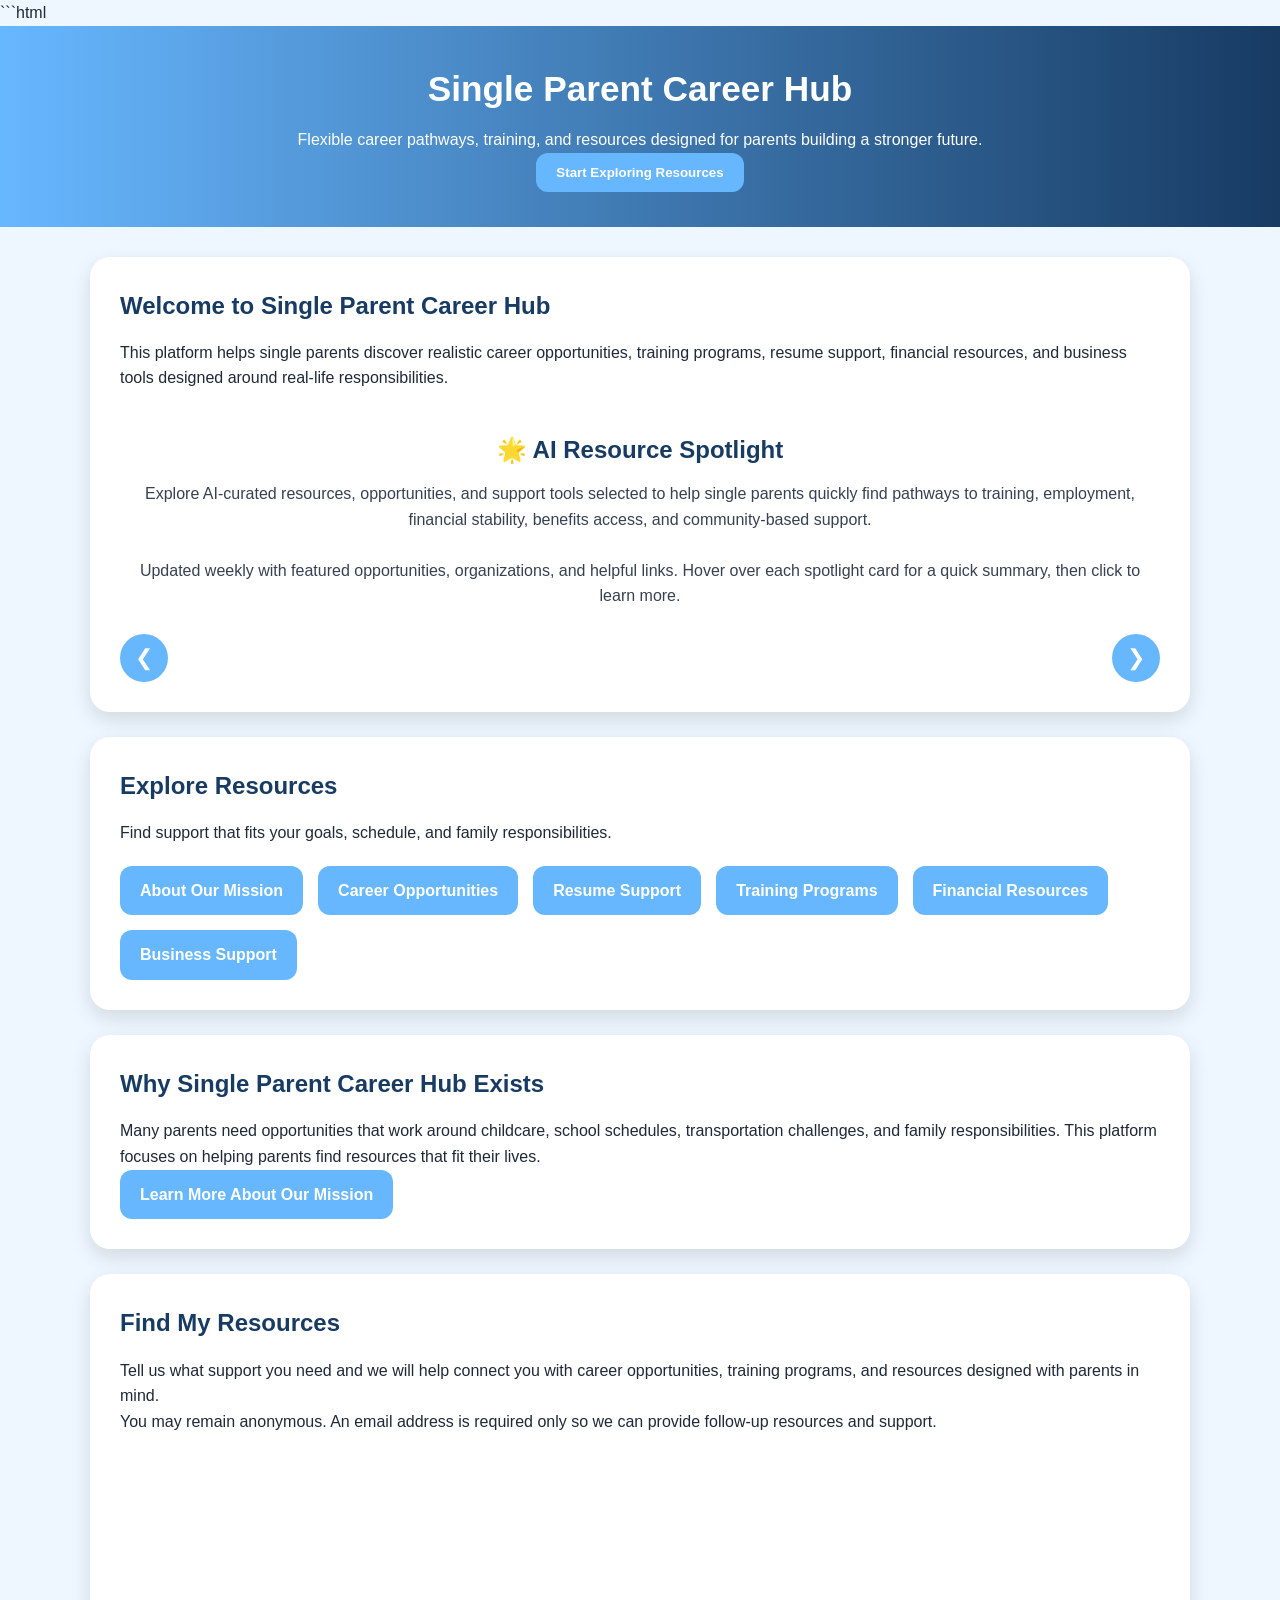
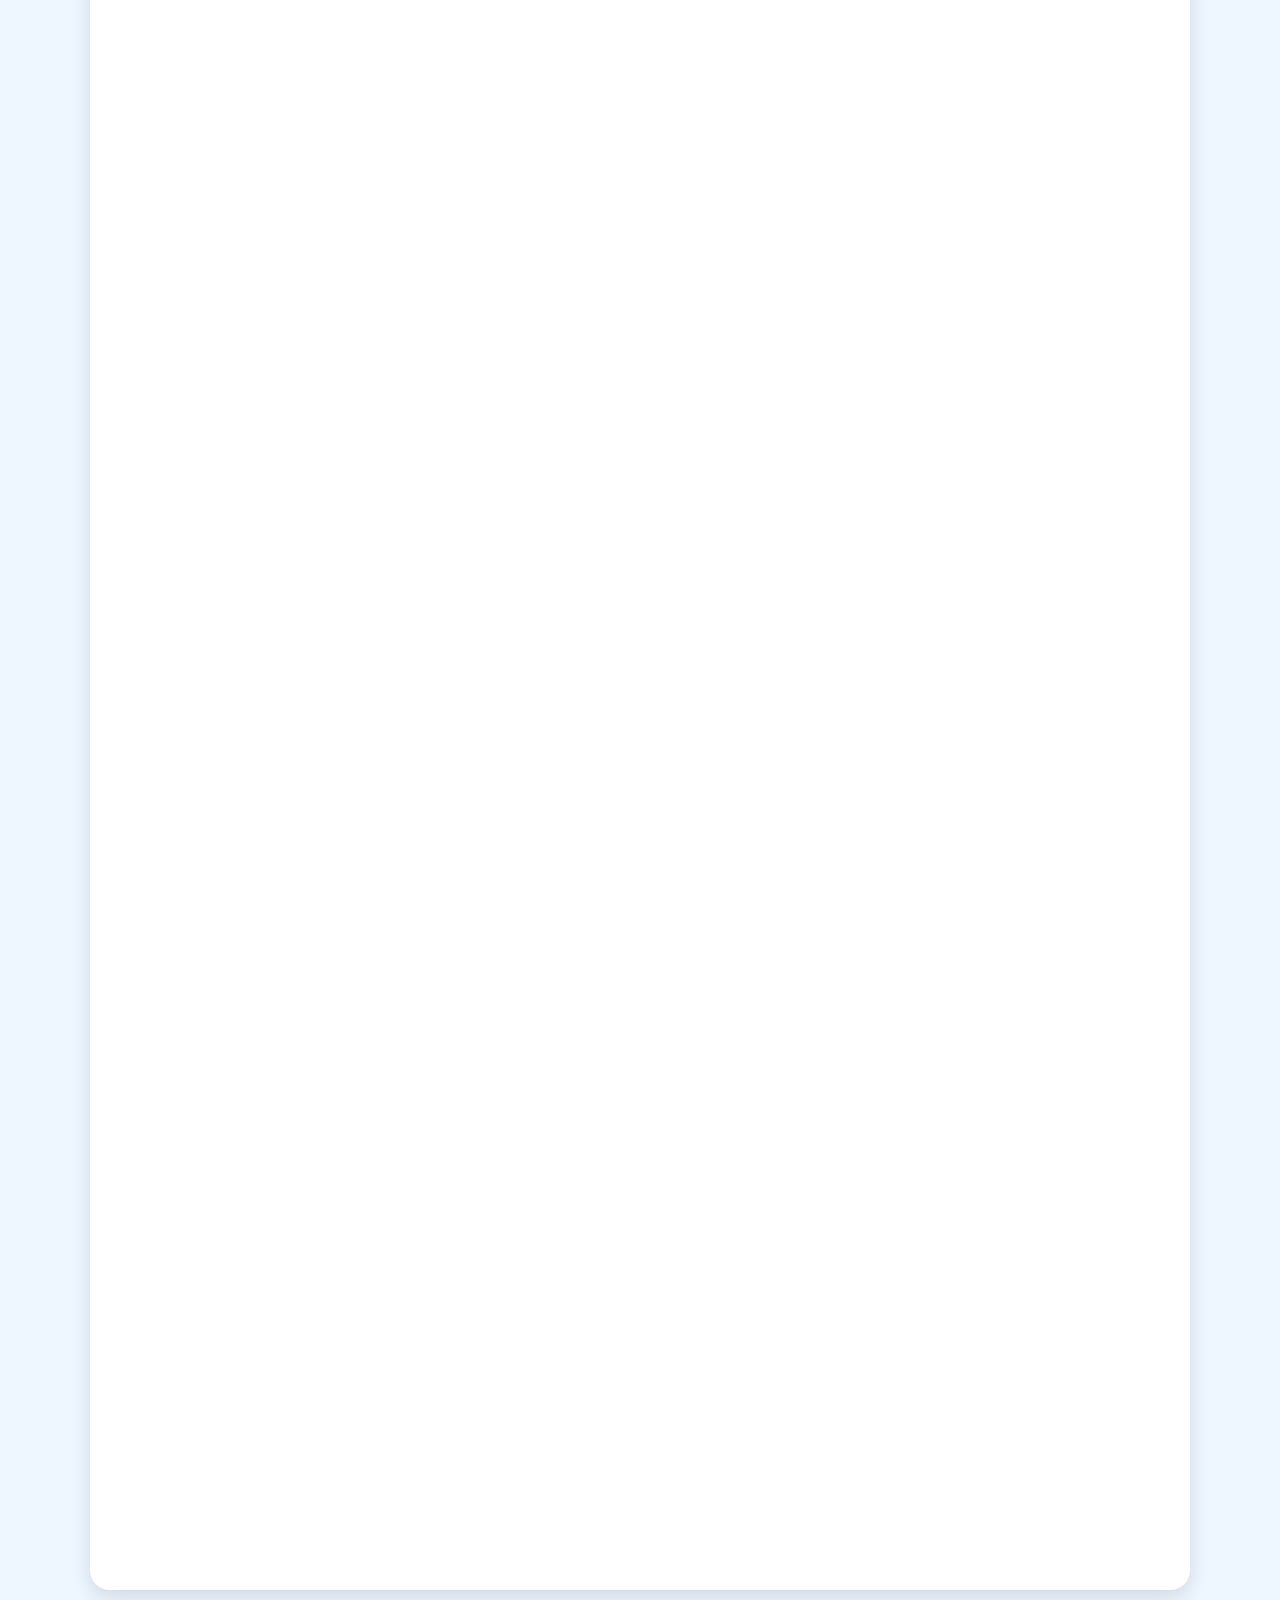
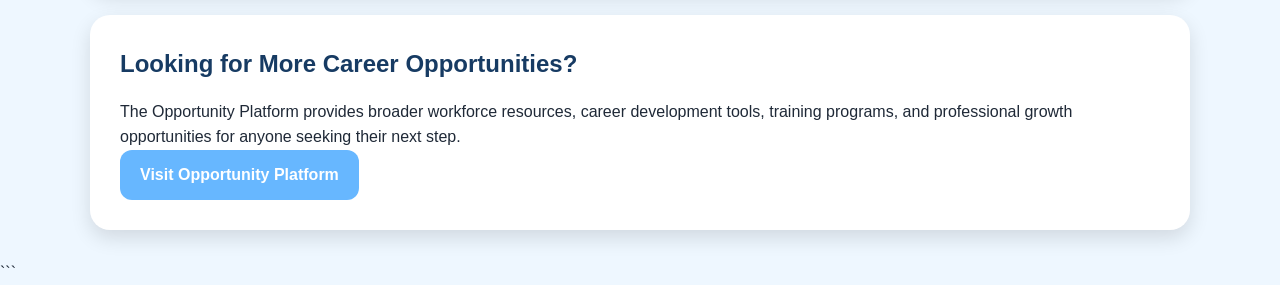
==== commit ba25c192: "Add AI Resource Spotlight section to index.html Added a new AI Resource Spotlight section with carou" ====
--- a/index.html
+++ b/index.html
@@ -1,3 +1,4 @@
+```html
 <!DOCTYPE html>
 <html lang="en">
 <head>
@@ -18,6 +19,7 @@
   </header>
 
   <main class="container">
+
     <section class="card">
       <h2>Welcome to Single Parent Career Hub</h2>
 
@@ -27,4 +29,124 @@
         designed around real-life responsibilities.
       </p>
 
-     Added image-based Community Resource Spotlight carousel
+      <section class="resource-spotlight">
+        <h2>🌟 AI Resource Spotlight</h2>
+
+        <p>
+          Explore AI-curated resources, opportunities, and support tools selected to help
+          single parents quickly find pathways to training, employment, financial stability,
+          benefits access, and community-based support.
+        </p>
+
+        <p class="spotlight-note">
+          Updated weekly with featured opportunities, organizations, and helpful links.
+          Hover over each spotlight card for a quick summary, then click to learn more.
+        </p>
+
+        <div class="resource-carousel">
+          <button
+            id="prevBtn"
+            class="carousel-btn"
+            aria-label="Previous resource"
+            type="button"
+          >
+            ❮
+          </button>
+
+          <div class="resource-track" id="resource-container">
+            <!-- JavaScript will render AI spotlight cards here -->
+          </div>
+
+          <button
+            id="nextBtn"
+            class="carousel-btn"
+            aria-label="Next resource"
+            type="button"
+          >
+            ❯
+          </button>
+        </div>
+      </section>
+    </section>
+
+    <section class="card" id="resources">
+      <h2>Explore Resources</h2>
+
+      <p>
+        Find support that fits your goals, schedule, and family responsibilities.
+      </p>
+
+      <div class="button-grid">
+        <a href="about.html" class="btn">About Our Mission</a>
+        <a href="career.html" class="btn">Career Opportunities</a>
+        <a href="resume.html" class="btn">Resume Support</a>
+        <a href="training.html" class="btn">Training Programs</a>
+        <a href="financial.html" class="btn">Financial Resources</a>
+        <a href="business.html" class="btn">Business Support</a>
+      </div>
+    </section>
+
+    <section class="card">
+      <h2>Why Single Parent Career Hub Exists</h2>
+
+      <p>
+        Many parents need opportunities that work around childcare, school schedules,
+        transportation challenges, and family responsibilities. This platform focuses
+        on helping parents find resources that fit their lives.
+      </p>
+
+      <a href="about.html" class="btn">Learn More About Our Mission</a>
+    </section>
+
+    <section class="card">
+      <h2>Find My Resources</h2>
+
+      <p>
+        Tell us what support you need and we will help connect you with career
+        opportunities, training programs, and resources designed with parents in mind.
+      </p>
+
+      <p>
+        You may remain anonymous. An email address is required only so we can provide
+        follow-up resources and support.
+      </p>
+
+      <div class="form-container">
+        <iframe
+          src="https://docs.google.com/forms/d/e/1FAIpQLSdq44Zj7Xgv6vB4DLvR5Y0x25Js7oCZofZzMu5M0MPSyL4HKA/viewform?embedded=true"
+          width="100%"
+          height="1706"
+          frameborder="0"
+          marginheight="0"
+          marginwidth="0"
+        >
+          Loading…
+        </iframe>
+      </div>
+    </section>
+
+    <section class="card">
+      <h2>Looking for More Career Opportunities?</h2>
+
+      <p>
+        The Opportunity Platform provides broader workforce resources, career
+        development tools, training programs, and professional growth opportunities
+        for anyone seeking their next step.
+      </p>
+
+      <a
+        href="https://arreiscodes.github.io/Opportunity-Platform/"
+        class="btn"
+        target="_blank"
+        rel="noopener noreferrer"
+      >
+        Visit Opportunity Platform
+      </a>
+    </section>
+
+  </main>
+
+  <script src="script.js"></script>
+</body>
+</html>
+```
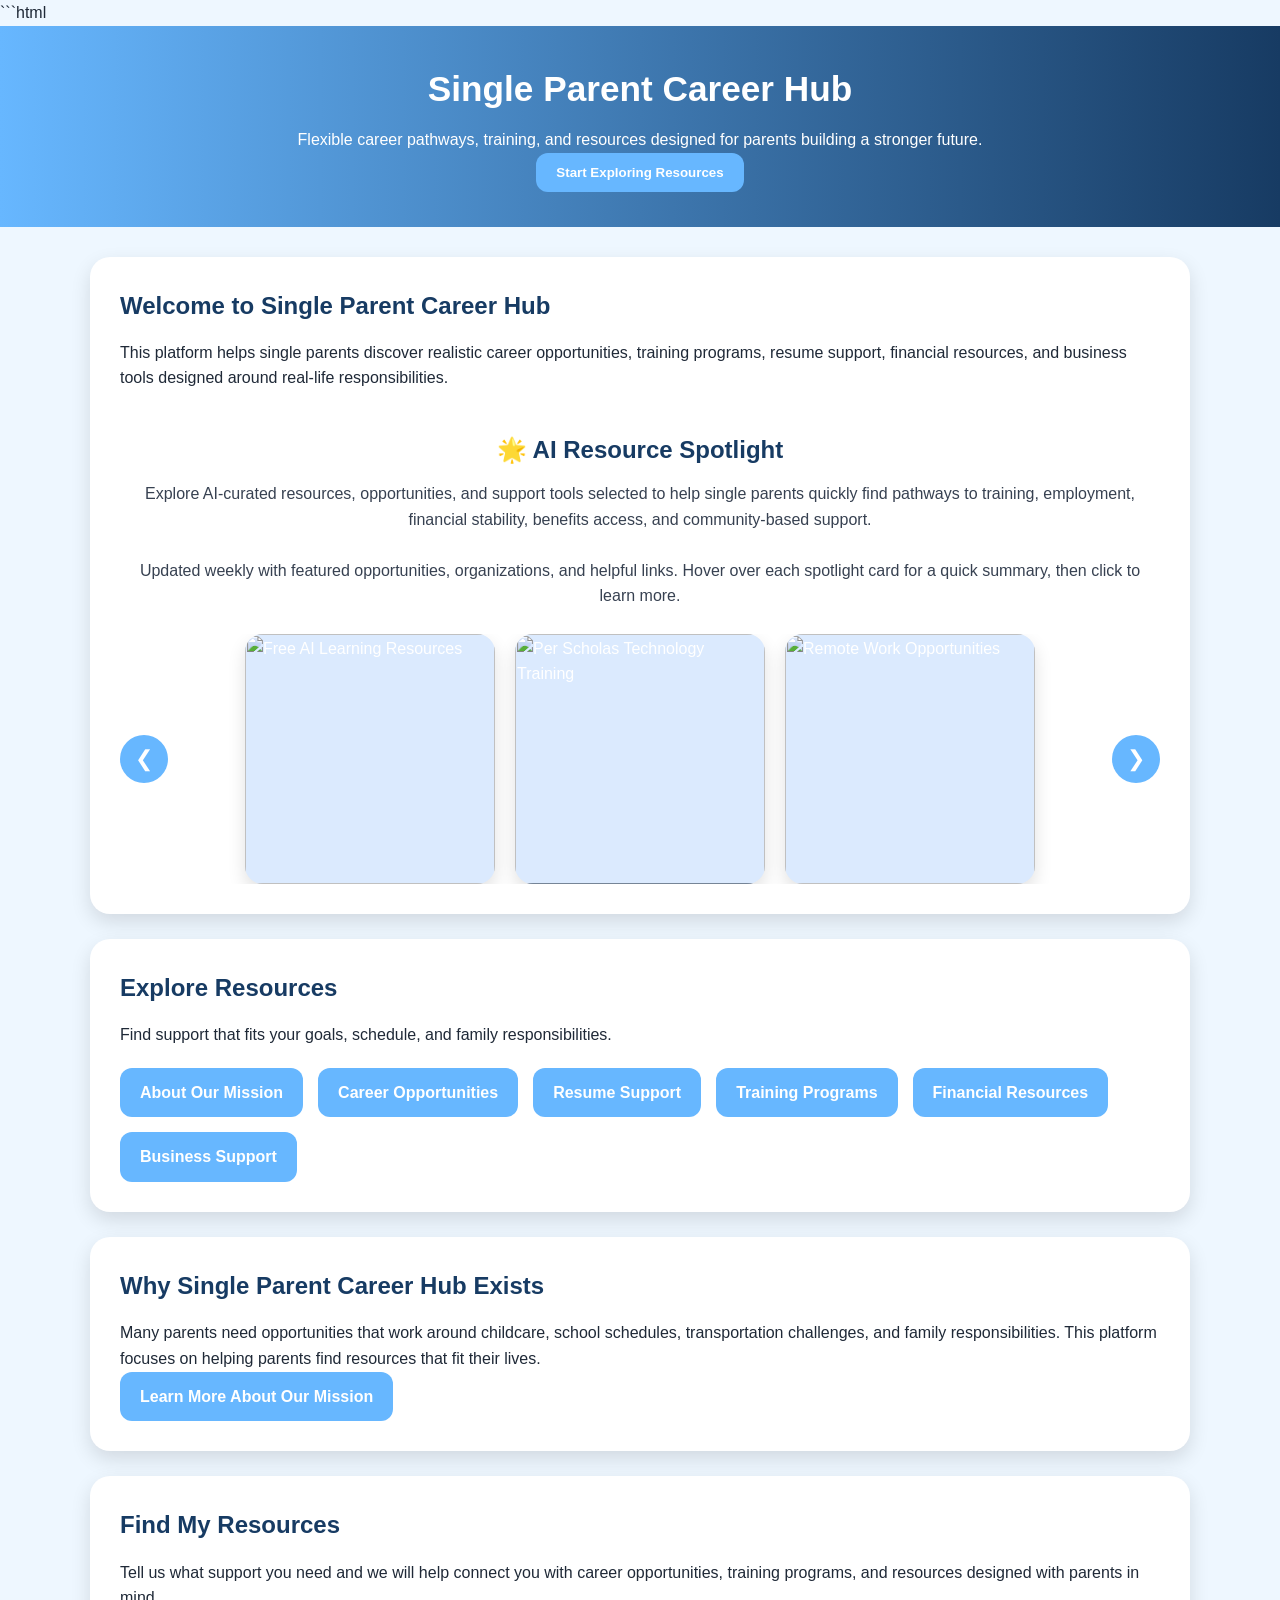
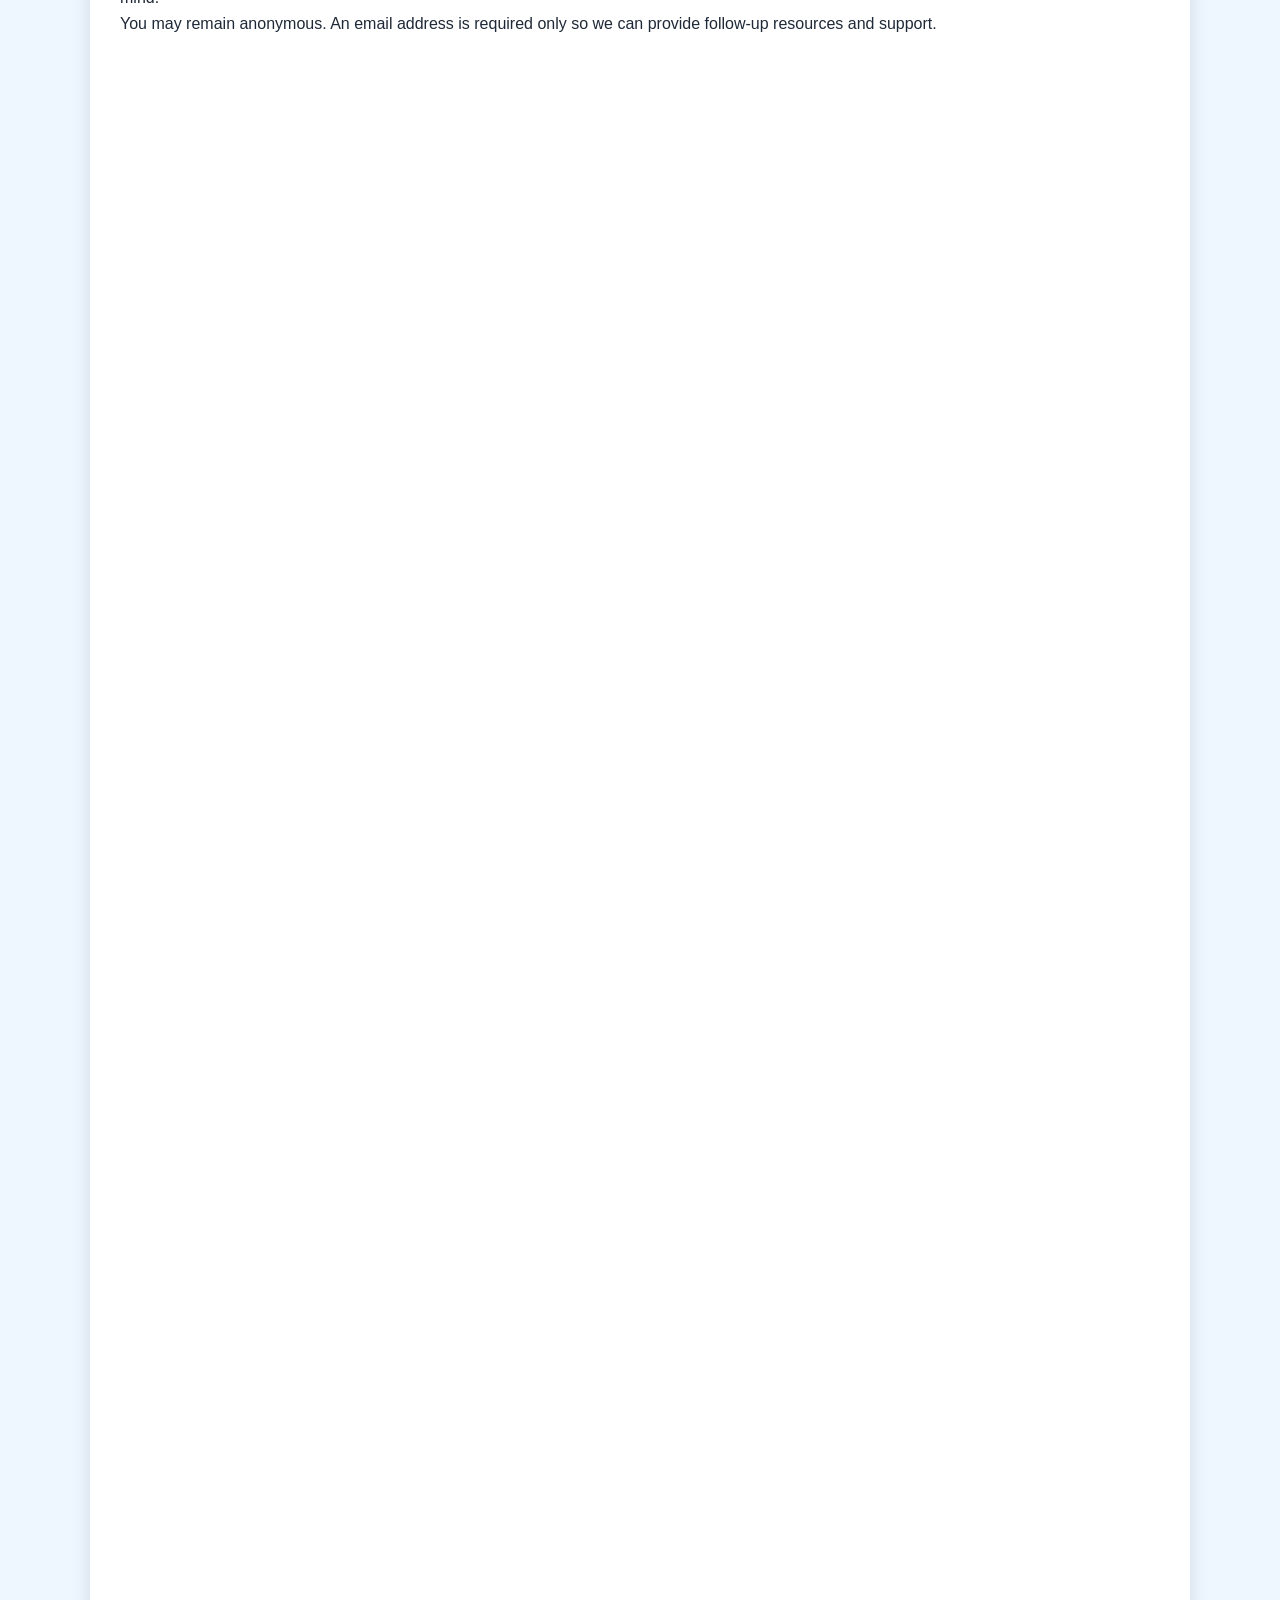
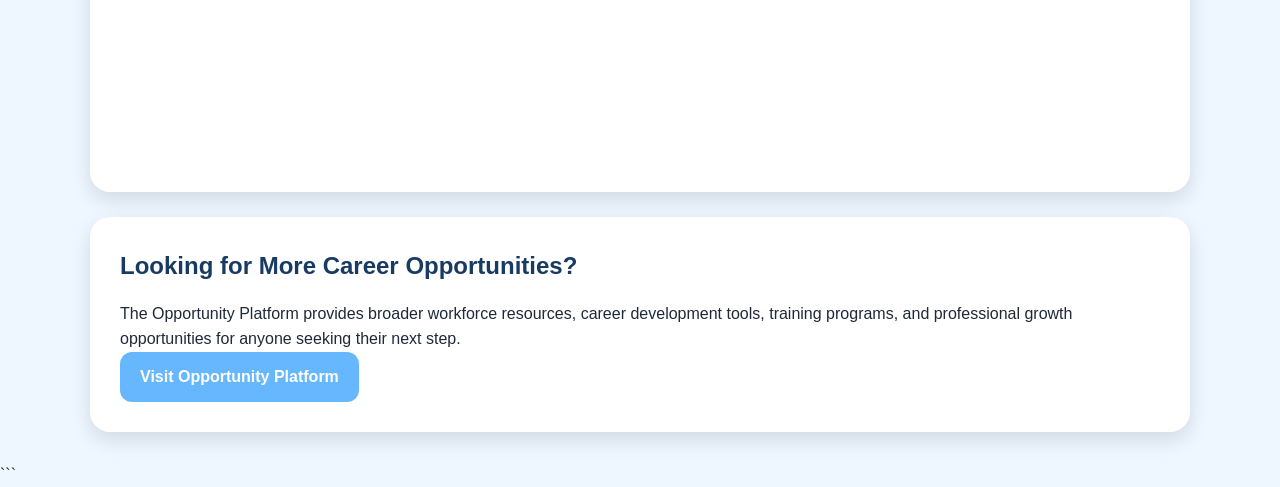
==== commit 5ac09587: "Update script source path in index.html" ====
--- a/index.html
+++ b/index.html
@@ -146,7 +146,7 @@
 
   </main>
 
-  <script src="script.js"></script>
+  <script src="js/script.js"></script>
 </body>
 </html>
 ```
